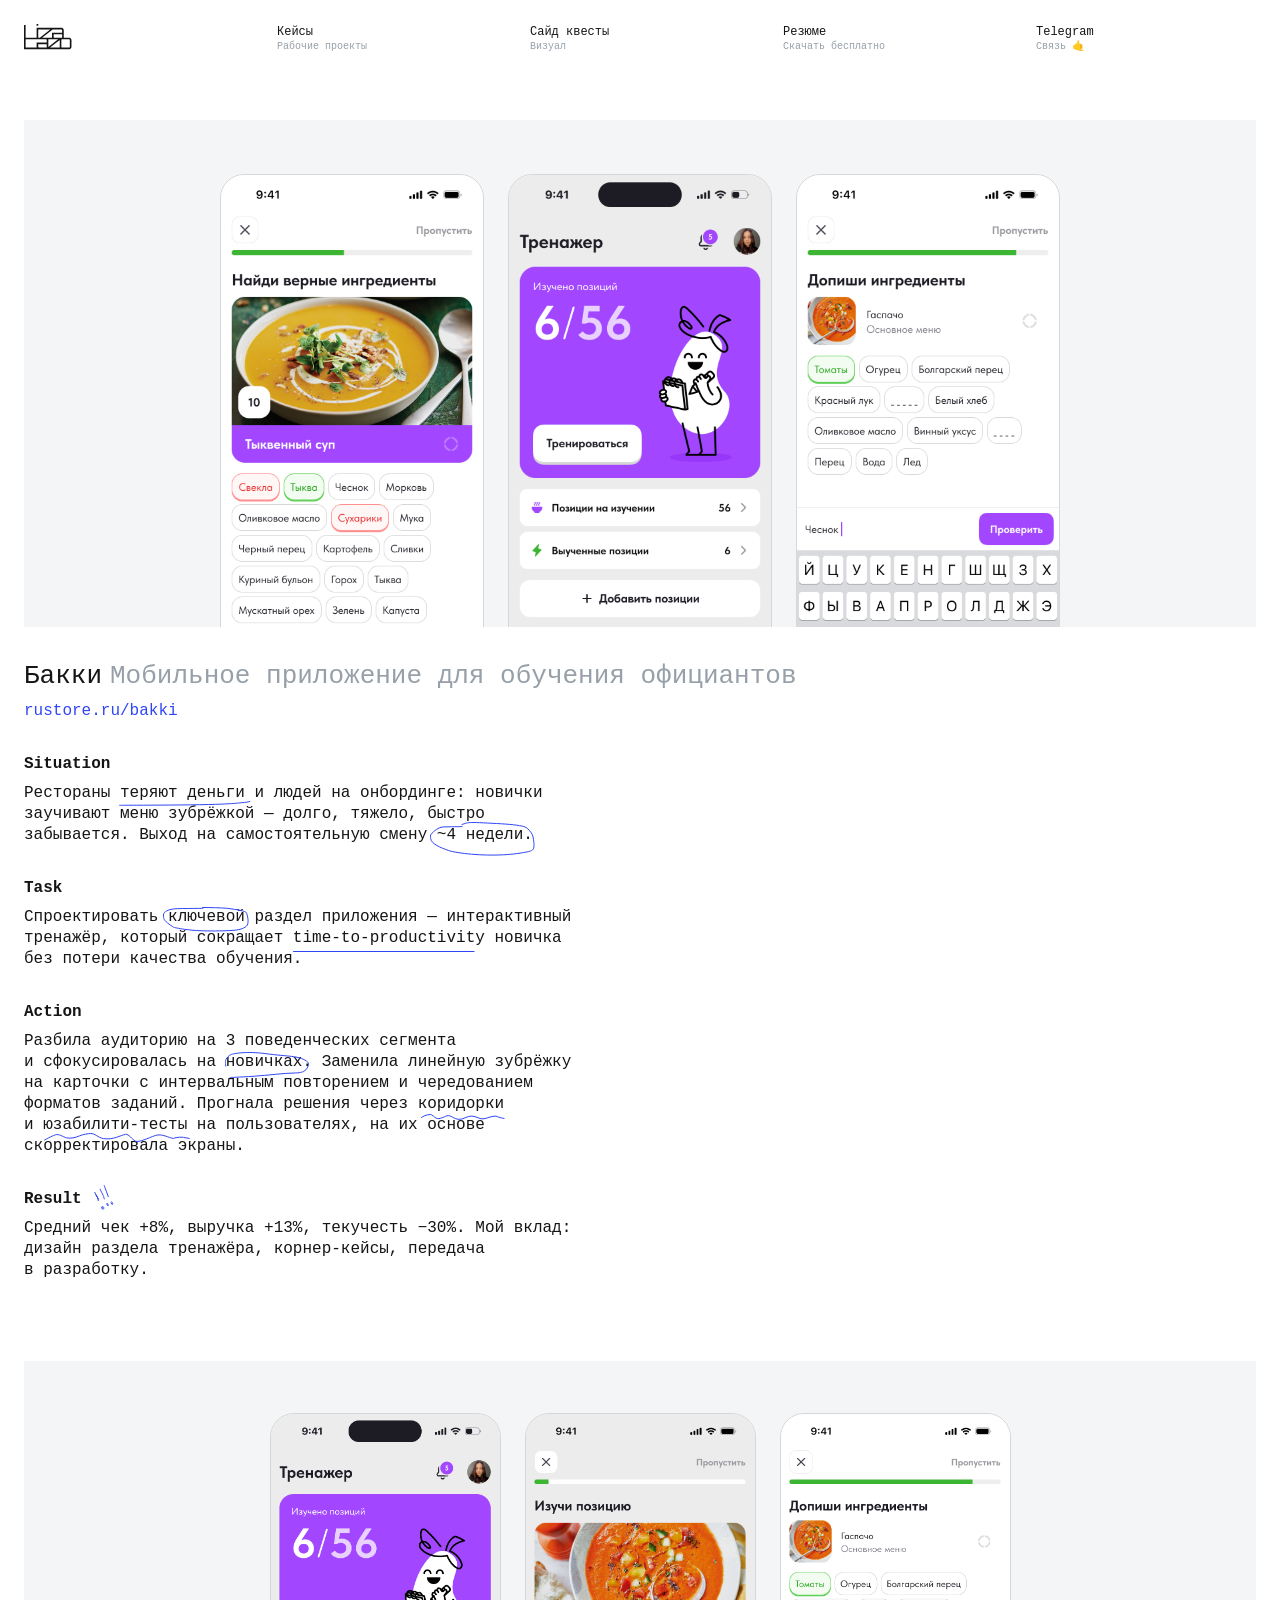
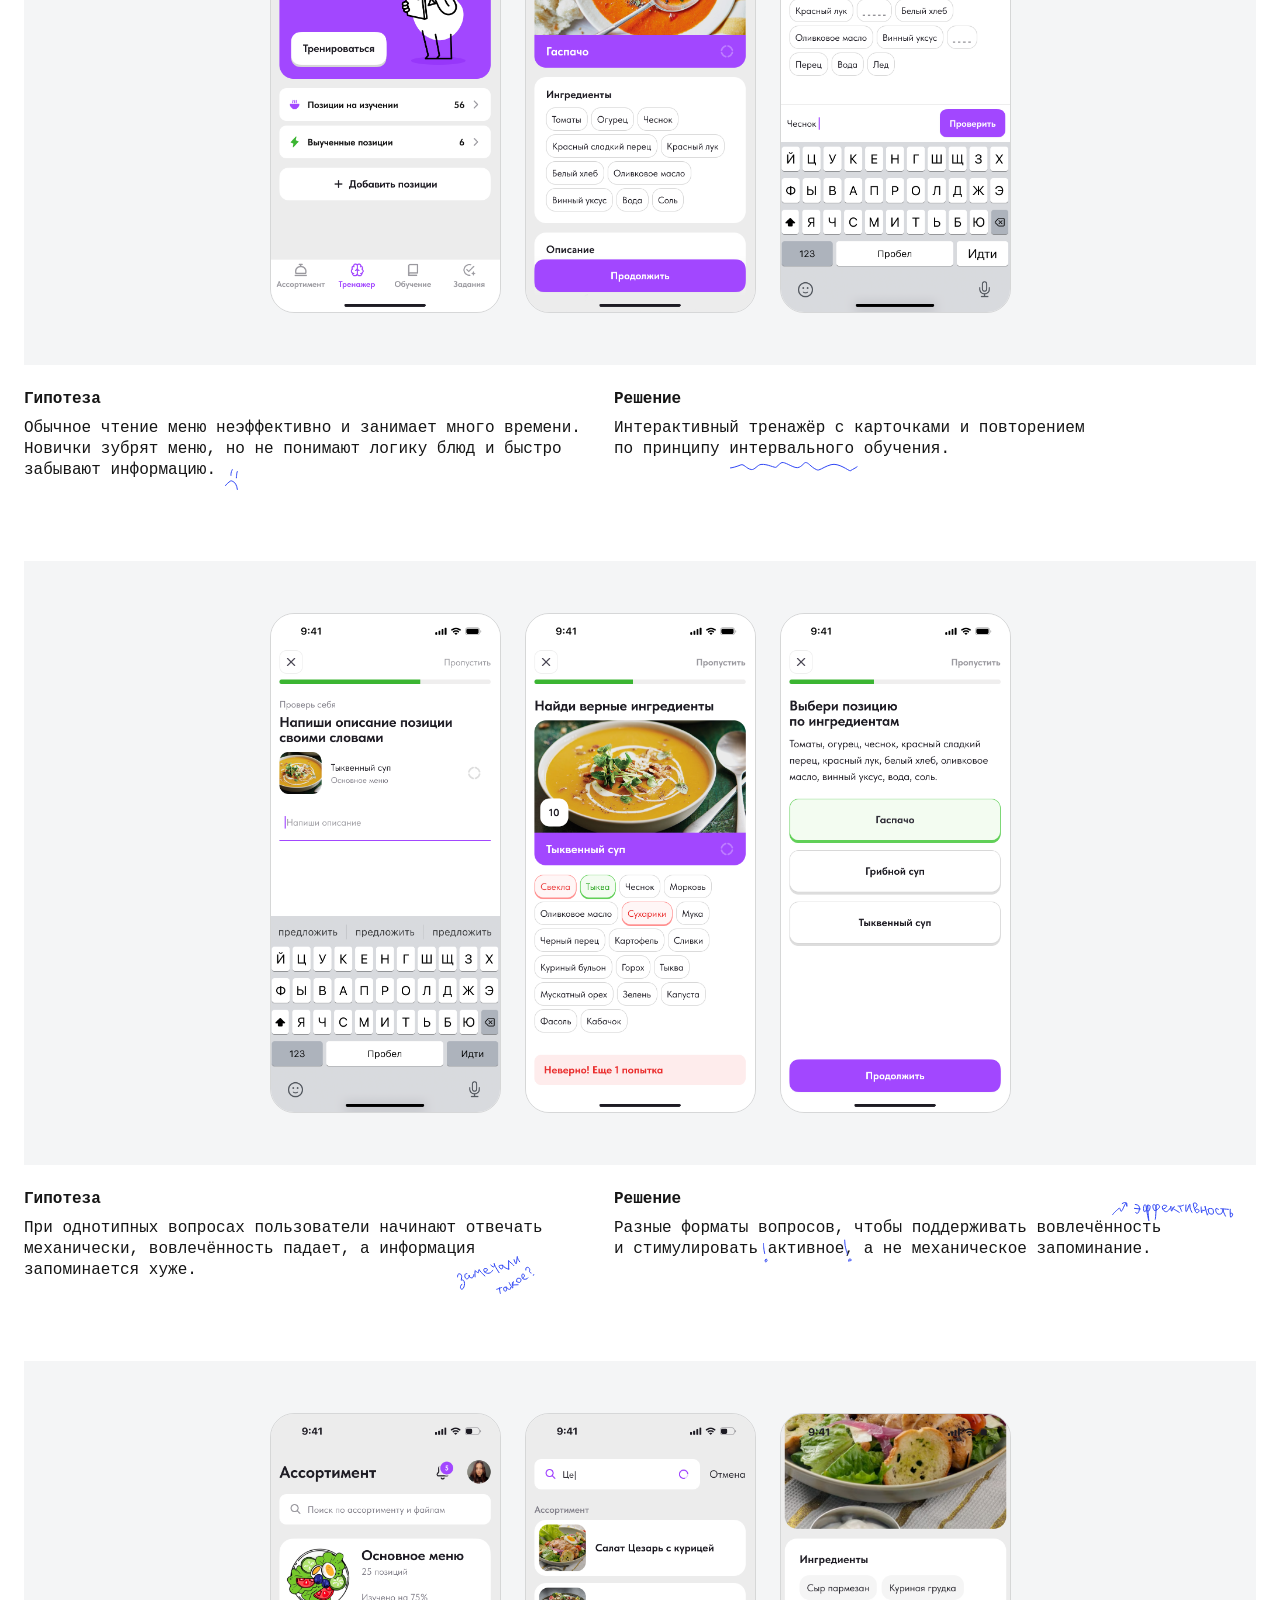
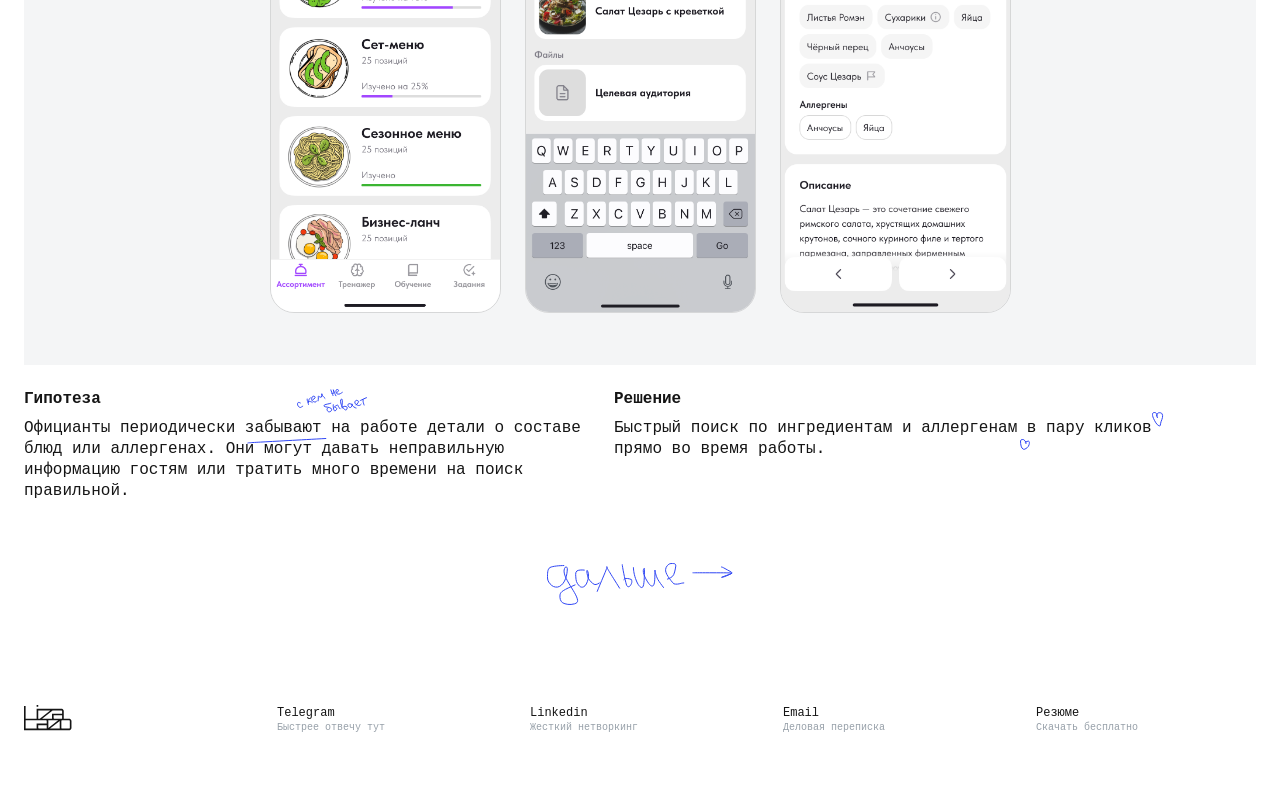
==== case-bakki.html @ 2ce5049a "add actual portfolio" ====
<!DOCTYPE html>
<html lang="ru">
  <head>
    <meta charset="UTF-8" />
    <meta name="viewport" content="width=device-width, initial-scale=1.0" />
    <title>Бакки — кейс · Лиза Лазовик</title>
    <meta
      name="description"
      content="Мобильное приложение для обучения официантов. Интерактивный тренажёр, который сокращает время выхода новичка на смену."
    />

    <link
      rel="preload"
      href="assets/fonts/IBMPlexMono-Regular.woff2"
      as="font"
      type="font/woff2"
      crossorigin
    />
    <link
      rel="preload"
      href="assets/fonts/IBMPlexMono-SemiBold.woff2"
      as="font"
      type="font/woff2"
      crossorigin
    />

    <link rel="stylesheet" href="styles/tokens.css" />
    <link rel="stylesheet" href="styles/base.css" />
    <link rel="stylesheet" href="styles/components.css" />
    <link rel="stylesheet" href="styles/sections.css" />
    <link rel="stylesheet" href="styles/case.css" />
    <link rel="stylesheet" href="styles/notes.css" />
    <link rel="stylesheet" href="styles/reveal.css" />
  </head>
  <body>
    <!-- ============================ Header ============================ -->
    <header class="site-header">
      <div class="container">
        <div class="site-header__inner">
          <a class="site-header__logo" href="index.html" aria-label="На главную">
            <span class="site-logo" aria-hidden="true"></span>
          </a>

          <button
            class="burger"
            type="button"
            aria-label="Открыть меню"
            aria-expanded="false"
            aria-controls="site-nav"
          >
            <svg
              width="28"
              height="28"
              viewBox="0 0 28 28"
              fill="none"
              aria-hidden="true"
            >
              <path
                d="M4 9h20M4 14h20M4 19h20"
                stroke="currentColor"
                stroke-width="1.5"
                stroke-linecap="round"
              />
            </svg>
          </button>

          <nav class="site-nav" id="site-nav" aria-label="Основная навигация">
            <div class="site-nav__panel-head">
              <button
                class="site-nav__close"
                type="button"
                aria-label="Закрыть меню"
              >
                <svg
                  width="28"
                  height="28"
                  viewBox="0 0 28 28"
                  fill="none"
                  aria-hidden="true"
                >
                  <path
                    d="M7 7l14 14M21 7L7 21"
                    stroke="currentColor"
                    stroke-width="1.5"
                    stroke-linecap="round"
                  />
                </svg>
              </button>
            </div>

            <ul class="site-nav__list">
              <li>
                <a class="nav-item" href="index.html#cases">
                  <svg
                    class="nav-item__mark note-draw"
                    data-draw="hover"
                    aria-hidden="true"
                    width="112"
                    height="40"
                    viewBox="0 0 112 40"
                    fill="none"
                    xmlns="http://www.w3.org/2000/svg"
                  >
                    <path d="M3.35359 10.538C3.8814 10.4017 7.78142 7.90398 17.6895 3.44745C21.0004 1.95826 25.5723 1.40253 30.8775 0.875879C36.1826 0.34923 42.2506 0.303296 51.6972 1.21068C61.1438 2.11806 73.7851 3.98015 81.7953 5.37225C89.8054 6.76435 92.8013 7.63003 95.1922 8.50478C103.3 11.4713 107.922 16.5358 109.686 18.8678C111.244 20.9267 111.317 24.1406 111.498 29.4133C111.554 31.0358 110.476 32.0411 109.558 33.0255C108.836 33.8002 106.869 34.7686 103.229 36.241C98.6641 38.0878 95.2077 38.5374 84.4261 38.8881C74.2757 39.2182 54.617 39.588 41.9589 39.4813C29.3009 39.3746 24.2369 38.7113 20.8342 38.1203C15.7998 37.2459 13.2631 36.071 10.6363 34.5613C3.09324 30.2261 1.97463 27.3194 0.98679 24.1674C-0.116751 20.6462 0.91724 15.829 1.52411 14.0404C1.92419 13.2639 2.70421 12.1805 3.74125 11.0127C4.22332 10.5304 4.61564 10.2719 5.26631 9.99953" stroke="#2F46F5" stroke-linecap="round" stroke-linejoin="round"/>
                  </svg>
                  <span class="nav-item__title">Кейсы</span>
                  <span class="nav-item__sub">Рабочие проекты</span>
                </a>
              </li>
              <li>
                <a class="nav-item" href="index.html#side-quests">
                  <svg
                    class="nav-item__mark note-draw"
                    data-draw="hover"
                    aria-hidden="true"
                    width="100"
                    height="39"
                    viewBox="0 0 100 39"
                    fill="none"
                    xmlns="http://www.w3.org/2000/svg"
                  >
                    <path d="M33.0887 3.47334C33.0125 3.47334 32.9363 3.47334 28.9121 3.47644C24.8878 3.47955 16.9179 3.48575 12.475 3.56957C6.07127 3.69039 3.48779 5.68892 1.98181 6.84437C0.891775 7.68069 0.504447 9.57423 0.500002 18.3569C0.49749 23.3202 2.90033 28.088 4.87664 31.3231C6.35766 33.7475 9.27942 34.894 12.7031 36.2058C14.8296 37.0207 17.9541 37.5592 24.2357 38.0251C30.5174 38.4909 39.9146 38.7197 50.0705 38.2135C60.2264 37.7072 70.8562 36.4591 77.28 35.5462C85.6431 34.3577 88.321 33.1521 89.831 32.3299C92.8147 30.7054 95.1215 27.8604 97.5228 24.5595C99.9463 21.2282 99.6311 17.0337 99.207 13.9038C98.8152 11.0116 95.7758 9.33888 90.0959 6.9062C86.2809 5.27223 78.8607 3.37077 71.7837 2.02564C64.7066 0.680519 58.0618 0.295617 51.1856 0.596065C44.3095 0.896514 37.4033 1.89398 33.5507 2.40782C29.6981 2.92167 29.1085 2.92167 28.3173 2.95815" stroke="#2F46F5" stroke-linecap="round" stroke-linejoin="round"/>
                  </svg>
                  <span class="nav-item__title">Сайд квесты</span>
                  <span class="nav-item__sub">Визуал</span>
                </a>
              </li>
              <li>
                <a class="nav-item" href="https://disk.yandex.ru/i/ktdbIUtRWzCJng" target="_blank" rel="noopener">
                  <svg
                    class="nav-item__mark note-draw"
                    data-draw="hover"
                    aria-hidden="true"
                    width="134"
                    height="39"
                    viewBox="0 0 134 39"
                    fill="none"
                    xmlns="http://www.w3.org/2000/svg"
                  >
                    <path d="M58.3406 1.3491C52.6912 1.2841 38.6303 0.782779 29.76 0.548437C16.9928 0.211144 12.7504 1.66114 7.66135 4.09556C4.30801 5.69968 2.10566 9.30093 0.866415 12.8733C-1.21736 18.8802 6.04768 26.3136 11.3692 30.2112C13.3766 31.6816 15.3969 32.1382 17.6954 32.9055C20.7845 33.9368 27.6804 35.7515 42.0593 37.2525C51.2084 38.2076 64.258 37.8228 76.8798 37.2192C89.5017 36.6157 101.336 35.3621 107.98 34.5911C118.604 33.3584 128.226 26.5477 132.643 22.1371C133.719 21.0635 133.388 18.7634 133.309 16.7045C133.253 15.268 132.347 14.2336 131.462 13.279C128.993 10.6169 119.718 8.8653 110.487 5.39019C106.134 3.75103 102.186 3.11322 95.1012 2.67378C88.016 2.23434 77.8451 2.20405 72.0615 2.10867C65.1898 1.85374 63.2687 1.67605 60.9109 1.63744C59.3531 1.61212 57.0617 1.57519 54.7009 1.53713" stroke="#2F46F5" stroke-linecap="round" stroke-linejoin="round"/>
                  </svg>
                  <span class="nav-item__title">Резюме</span>
                  <span class="nav-item__sub">Скачать бесплатно</span>
                </a>
              </li>
              <li>
                <a class="nav-item" href="https://t.me/elizlazovik" target="_blank" rel="noopener">
                  <svg
                    class="nav-item__mark note-draw"
                    data-draw="hover"
                    aria-hidden="true"
                    width="93"
                    height="40"
                    viewBox="0 0 93 40"
                    fill="none"
                    xmlns="http://www.w3.org/2000/svg"
                  >
                    <path d="M2.86513 10.538C3.3026 10.4017 6.53505 7.90398 14.7472 3.44745C17.4913 1.95826 21.2807 1.40253 25.6777 0.875879C30.0748 0.34923 35.1041 0.303296 42.9337 1.21068C50.7633 2.11806 61.2408 3.98015 67.8799 5.37225C74.5189 6.76435 77.002 7.63003 78.9836 8.50478C85.704 11.4713 89.5342 16.5358 90.9966 18.8678C92.2877 20.9267 92.3483 24.1406 92.4983 29.4133C92.5444 31.0358 91.6513 32.0411 90.8905 33.0255C90.2917 33.8002 88.6616 34.7686 85.6449 36.241C81.8612 38.0878 78.9964 38.5374 70.0604 38.8881C61.6474 39.2182 45.3538 39.588 34.8624 39.4813C24.371 39.3746 20.1739 38.7113 17.3535 38.1203C13.1809 37.2459 11.0784 36.071 8.90122 34.5613C2.64935 30.2261 1.72222 27.3194 0.903465 24.1674C-0.0111808 20.6462 0.845821 15.829 1.34881 14.0404C1.68041 13.2639 2.32691 12.1805 3.18644 11.0127C3.58599 10.5304 3.91116 10.2719 4.45045 9.99953" stroke="#2F46F5" stroke-linecap="round" stroke-linejoin="round"/>
                  </svg>
                  <span class="nav-item__title">Telegram</span>
                  <span class="nav-item__sub">Связь 🤙</span>
                </a>
              </li>
            </ul>
          </nav>
        </div>
      </div>

      <div class="site-nav__scrim"></div>
    </header>

    <main>
      <!-- ============================ Шапка кейса ============================ -->
      <section class="container case-hero" data-reveal-group>
        <article class="case-card case-card--hero" data-reveal>
          <div class="case-card__pic">
            <div class="case-card__screens">
              <div class="case-card__screen">
                <img
                  src="assets/images/task2.png"
                  alt="Бакки: подбор ингредиентов"
                  width="264"
                  height="572"
                />
              </div>
              <div class="case-card__screen case-card__screen--secondary">
                <img
                  src="assets/images/training.png"
                  alt="Бакки: тренажёр позиций"
                  width="264"
                  height="572"
                />
              </div>
              <div class="case-card__screen case-card__screen--tertiary">
                <img
                  src="assets/images/training3.png"
                  alt="Бакки: результат тренировки"
                  width="264"
                  height="572"
                />
              </div>
            </div>
          </div>

          <div class="case-card__text">
            <span class="case-card__title">Бакки</span>
            <span class="case-card__description">Мобильное приложение для&nbsp;обучения официантов</span>
          </div>
        </article>

        <a
          class="case-link"
          data-reveal
          href="https://www.rustore.ru/catalog/app/com.bakki.app"
          target="_blank"
          rel="noopener"
          >rustore.ru/bakki</a
        >
      </section>

      <div class="container case-content">
        <!-- ============================ STAR ============================ -->
        <section class="case-star" data-reveal-group>
          <div class="case-text" data-reveal>
            <h2 class="case-text__title">Situation</h2>
            <p class="case-text__body">Рестораны теряют деньги и&nbsp;людей на&nbsp;онбординге: новички заучивают меню зубрёжкой — долго, тяжело, быстро забывается. Выход на&nbsp;самостоятельную смену ~4 недели.</p>
          </div>
          <div class="case-text" data-reveal>
            <h2 class="case-text__title">Task</h2>
            <p class="case-text__body">Спроектировать ключевой раздел приложения — интерактивный тренажёр, который сокращает time-to-productivity новичка без&nbsp;потери качества обучения.</p>
          </div>
          <div class="case-text" data-reveal>
            <h2 class="case-text__title">Action</h2>
            <p class="case-text__body">Разбила аудиторию на&nbsp;3 поведенческих сегмента и&nbsp;сфокусировалась на&nbsp;новичках. Заменила линейную зубрёжку на&nbsp;карточки с&nbsp;интервальным повторением и&nbsp;чередованием форматов заданий. Прогнала решения через коридорки и&nbsp;юзабилити-тесты на&nbsp;пользователях, на&nbsp;их основе скорректировала экраны.</p>
          </div>
          <div class="case-text" data-reveal>
            <h2 class="case-text__title">Result</h2>
            <p class="case-text__body">Средний чек +8%, выручка +13%, текучесть −30%. Мой вклад: дизайн раздела тренажёра, корнер-кейсы, передача в&nbsp;разработку.</p>
          </div>

          <svg
            class="case-note case-note--money note-draw"
            data-draw="view"
            aria-hidden="true"
            width="132"
            height="5"
            viewBox="0 0 132 5"
            fill="none"
            xmlns="http://www.w3.org/2000/svg"
          >
            <path d="M0.5 4.2662C0.603868 4.2662 0.707735 4.2662 17.5591 4.20835C34.4104 4.15049 68.0061 4.03478 89.2308 3.53783C110.456 3.04089 118.291 2.16621 122.776 1.69877C127.261 1.23132 128.157 1.19761 130.826 0.500244" stroke="#2F46F5" stroke-linecap="round" stroke-linejoin="round"/>
          </svg>
          <svg
            class="case-note case-note--4weeks note-draw"
            data-draw="view"
            aria-hidden="true"
            width="105"
            height="34"
            viewBox="0 0 105 34"
            fill="none"
            xmlns="http://www.w3.org/2000/svg"
          >
            <path d="M32.0685 4.62581C32.0276 4.62581 24.9865 4.69032 14.0449 4.88383C8.26197 4.98611 3.69049 9.32853 1.01523 12.2361C0.225498 13.0944 0.534942 14.9448 0.70345 16.6982C1.19799 21.8439 10.9964 25.9449 18.6316 28.5096C23.1216 30.0179 31.3795 31.2736 41.5804 32.2187C51.7812 33.1638 63.8006 33.3178 73.6657 32.7972C83.5308 32.2765 90.8774 31.0766 95.0859 30.3146C100.167 29.3945 101.554 28.6447 102.54 27.9546C104.495 26.5863 104.371 21.5317 103.018 14.8654C102.318 11.4177 99.8192 8.95934 97.8298 6.8972C95.9074 4.90458 93.3768 3.89944 83.4584 2.77196C74.7427 1.78118 58.4362 1.11921 49.6957 0.662738C40.2456 0.276702 38.3106 0.621778 35.9181 1.2328C34.7295 1.57131 33.5927 1.96757 31.9408 2.46959" stroke="#2F46F5" stroke-linecap="round" stroke-linejoin="round"/>
          </svg>
            <svg
              class="case-note case-note--key note-draw"
              data-draw="view"
              aria-hidden="true"
              width="86"
              height="25"
              viewBox="0 0 86 25"
              fill="none"
              xmlns="http://www.w3.org/2000/svg"
            >
              <path d="M40.3341 1.31206C40.3341 1.32764 40.3341 1.34322 35.3207 1.38604C30.3073 1.42886 20.2804 1.49845 14.6798 1.63376C5.93823 1.84494 2.51582 4.38144 1.06114 5.98621C0.259856 6.87016 0.529921 8.70012 0.602046 10.4307C0.721607 13.2995 4.37632 16.0813 9.62005 19.6434C10.7507 20.4115 11.5154 20.6022 15.5907 21.3333C19.6661 22.0643 27.0849 23.2406 36.9525 23.7126C46.8202 24.1846 58.9119 23.9166 66.0418 23.6284C77.536 23.1639 80.7197 21.2744 83.1517 19.4144C86.8768 16.5655 84.2612 7.91896 83.3541 5.4787C81.694 4.09651 75.6731 2.74576 63.8491 1.27016C56.9916 0.730917 48.3934 0.617182 39.5347 0.5" stroke="#2F46F5" stroke-linecap="round" stroke-linejoin="round"/>
            </svg>
          <svg
            class="case-note case-note--timeto note-draw"
            data-draw="view"
            aria-hidden="true"
            width="182"
            height="1"
            viewBox="0 0 182 1"
            fill="none"
            xmlns="http://www.w3.org/2000/svg"
          >
            <path d="M0.5 0.5H181.078" stroke="#2F46F5" stroke-linecap="round" stroke-linejoin="round"/>
          </svg>
          <svg
            class="case-note case-note--newb note-draw"
            data-draw="view"
            aria-hidden="true"
            width="84"
            height="26"
            viewBox="0 0 84 26"
            fill="none"
            xmlns="http://www.w3.org/2000/svg"
          >
            <path d="M5.18302 25.5C5.25751 25.5 13.3952 25.2241 29.0357 24.2276C43.3859 23.3134 58.0593 21.1289 70.4151 20.9544C76.0462 20.8748 78.0677 19.8011 79.93 18.5913C81.9735 17.2637 83.0757 14.7598 83.465 12.4303C83.6587 11.2714 83.0593 10.0742 81.3835 8.98592C72.9557 3.51285 64.53 4.78253 40.165 1.5849C21.0314 -0.926165 8.63795 1.5777 5.95133 2.5454C3.62176 3.74181 1.9622 5.44069 0.974979 7.5463C0.550318 8.62496 0.2806 9.72421 0.738304 14.1208" stroke="#2F46F5" stroke-linecap="round" stroke-linejoin="round"/>
          </svg>
          <svg
            class="case-note case-note--corrid note-draw"
            data-draw="view"
            aria-hidden="true"
            width="84"
            height="6"
            viewBox="0 0 84 6"
            fill="none"
            xmlns="http://www.w3.org/2000/svg"
          >
            <path d="M0.5 3.41159C1.5941 2.60239 5.51676 0.48909 9.3401 0.500042C11.4135 0.505982 13.0032 3.23357 15.3563 4.21124C18.9227 5.693 22.468 2.78162 26.0866 1.77708C29.7343 0.764514 32.8431 5.14347 37.9012 5.34804C42.529 5.53521 45.8629 2.01774 50.6037 2.07159C55.4431 2.12656 59.0704 5.69725 62.9841 4.81102C67.2443 3.84631 71.0564 1.95901 74.8553 2.11991C75.8514 2.37516 76.8954 2.85177 78.0874 3.27205C79.2794 3.69233 80.5878 4.04184 83.0672 4.40195" stroke="#2F46F5" stroke-linecap="round" stroke-linejoin="round"/>
          </svg>
          <svg
            class="case-note case-note--ustest note-draw"
            data-draw="view"
            aria-hidden="true"
            width="146"
            height="9"
            viewBox="0 0 146 9"
            fill="none"
            xmlns="http://www.w3.org/2000/svg"
          >
            <path d="M0.5 7.06028C1.61645 6.55303 6.86962 3.4261 11.4265 1.81366C14.933 0.572892 18.8665 3.95133 22.6001 4.82399C26.6821 5.7781 31.1521 4.689 35.4984 2.87925C39.697 1.13102 43.9471 0.7301 46.4853 0.519375C50.6814 0.171019 54.1827 4.62394 59.2251 5.52827C69.0549 7.29118 76.9631 2.03719 81.4361 1.38301C85.1522 0.839527 87.8253 6.45286 91.309 8.07214C95.0137 9.79415 103.905 5.07366 111.366 2.50335C117.786 0.291507 124.757 4.82971 129.299 5.46987C131.23 4.68288 134.24 4.06439 138.092 4.20395C139.927 4.38209 141.519 4.77813 145.25 5.40969" stroke="#2F46F5" stroke-linecap="round" stroke-linejoin="round"/>
          </svg>
          <svg
            class="case-note case-note--attn note-draw"
            data-draw="view"
            aria-hidden="true"
            width="21"
            height="25"
            viewBox="0 0 21 25"
            fill="none"
            xmlns="http://www.w3.org/2000/svg"
          >
            <path d="M1.68018 7.36865C1.64232 7.52633 3.60277 10.9595 5.60562 14.3649C5.63508 14.4149 3.63439 11.0715 3.06514 10.0145C2.4959 8.95742 3.41197 10.2915 4.01609 11.5359C4.6202 12.7803 4.8846 13.8947 5.2354 15.6236" stroke="#2F46F5" stroke-linecap="round" stroke-linejoin="round"/>
              <path d="M8.97372 21.5009C8.94364 21.4937 8.73286 22.043 8.60034 23.0069C8.54374 23.4186 8.98984 23.6694 9.37834 23.8322C9.76685 23.995 10.2072 24.0612 10.5546 23.8926C10.902 23.7239 11.143 23.3184 11.0889 22.9496C11.0349 22.5808 10.6784 22.2611 10.2697 22.0437C9.86093 21.8263 9.41075 21.721 9.17729 21.8731C8.94382 22.0252 8.94071 22.438 9.14704 22.9318" stroke="#2F46F5" stroke-linecap="round" stroke-linejoin="round"/>
              <path d="M6.93552 3.85005C6.92049 3.84644 6.90545 3.84283 7.53947 5.11048C8.1735 6.37813 9.45704 8.91714 10.1535 10.4505C10.8501 11.9838 10.9206 12.4345 11.2705 13.9526" stroke="#2F46F5" stroke-linecap="round" stroke-linejoin="round"/>
              <path d="M13.9072 18.4141C13.855 18.6316 13.8576 19.4286 14.2784 20.1887C14.4779 20.549 14.9544 20.6442 15.2663 20.6114C15.3794 20.5165 15.4007 20.2629 15.302 19.997C15.2032 19.7312 14.9836 19.4607 14.7045 18.726" stroke="#2F46F5" stroke-linecap="round" stroke-linejoin="round"/>
              <path d="M11.1958 0.5C11.1942 0.506533 11.1927 0.513065 11.8591 2.31421C12.5255 4.11536 13.8599 7.71093 15.2632 11.5948" stroke="#2F46F5" stroke-linecap="round" stroke-linejoin="round"/>
              <path d="M18.3061 18.2326C18.4519 18.5673 18.8758 19.3805 19.132 19.5466C19.4303 19.7399 19.6563 18.8336 19.7284 18.2657C19.7872 17.8032 19.3948 17.4377 19.0399 17.1622C18.8533 17.0498 18.6537 16.9931 18.472 17.0108C18.2902 17.0285 18.1324 17.1223 17.9697 17.219" stroke="#2F46F5" stroke-linecap="round" stroke-linejoin="round"/>
          </svg>
        </section>

        <!-- ==================== Секция разбора (паттерн) ==================== -->
        <section class="case-section" data-reveal-group>
          <div class="case-section__scroll" data-reveal>
            <div class="case-section__pic">
              <div class="case-section__screens">
              <div class="case-section__screen">
                <img src="assets/images/training.png" alt="Экран тренажёра: старт" loading="lazy" />
              </div>
              <div class="case-section__screen">
                <img src="assets/images/training2.png" alt="Экран тренажёра: карточка позиции" loading="lazy" />
              </div>
              <div class="case-section__screen">
                <img src="assets/images/training3.png" alt="Экран тренажёра: результат" loading="lazy" />
              </div>
              </div>
            </div>
          </div>

          <div class="case-section__block" data-reveal>
            <div class="case-text">
              <h2 class="case-text__title">Гипотеза</h2>
              <p class="case-text__body">
                Обычное чтение меню неэффективно и&nbsp;занимает много времени.
                Новички зубрят меню, но&nbsp;не&nbsp;понимают логику блюд и&nbsp;быстро
                забывают информацию.
              </p>
            </div>

            <div class="case-text">
              <h2 class="case-text__title">Решение</h2>
              <p class="case-text__body">
                Интерактивный тренажёр с&nbsp;карточками и&nbsp;повторением по&nbsp;принципу
                интервального обучения.
              </p>
            </div>

            <svg
              class="case-note case-note--sad note-draw"
              data-draw="view"
              aria-hidden="true"
              width="15"
              height="23"
              viewBox="0 0 15 23"
              fill="none"
              xmlns="http://www.w3.org/2000/svg"
            >
              <path d="M7.37646 0.5C7.33806 0.570695 7.03912 1.12091 6.52462 2.3568C6.28927 3.07888 6.10618 3.99368 6.00863 4.67302C5.91108 5.35236 5.90462 5.76851 5.94156 6.3663" stroke="#2F46F5" stroke-linecap="round" stroke-linejoin="round"/>
              <path d="M12.5104 2.23075C12.517 2.21854 12.5236 2.20634 12.3891 2.47094C12.2547 2.73554 11.9788 3.27731 11.796 4.32155C11.6132 5.36579 11.5317 6.89607 11.3945 8.81703" stroke="#2F46F5" stroke-linecap="round" stroke-linejoin="round"/>
              <path d="M0.500111 16.5096C0.789579 15.9768 3.42676 13.2375 5.66299 11.9337C6.38286 11.514 7.78402 12.3593 9.30554 13.322C10.4164 14.4806 11.1427 15.7757 11.6573 17.3168C11.9053 18.2067 12.1268 19.3157 12.3551 20.4583" stroke="#2F46F5" stroke-linecap="round" stroke-linejoin="round"/>
            </svg>
            <svg
              class="case-note case-note--interval note-draw"
              data-draw="view"
              aria-hidden="true"
              width="128"
              height="10"
              viewBox="0 0 128 10"
              fill="none"
              xmlns="http://www.w3.org/2000/svg"
            >
              <path d="M0.5 5.94789C1.85414 5.94783 7.32256 4.45309 10.8917 2.84394C13.6253 1.61151 16.3723 6.67251 21.245 7.53729C24.6605 8.14346 27.4638 2.85228 30.9989 2.44069C37.3637 1.69965 44.932 6.28218 46.1632 5.19838C49.0445 2.66215 50.6068 0.850389 51.9869 0.557365C54.9205 -0.0654983 61.1323 4.56819 65.9448 5.536C70.7841 6.50922 73.7244 0.794127 75.3758 0.591415C78.4293 0.216576 80.3021 4.65113 86.2667 7.53201C87.5681 8.16059 88.3259 8.09913 88.997 7.87267C92.2119 6.78781 95.4728 4.21438 101.059 2.67807C108.726 0.569257 118.798 8.94601 120.246 8.80703C121.634 8.04106 123.331 6.99081 125.136 6.03967C125.936 5.58202 126.503 5.17515 127.087 4.75594" stroke="#2F46F5" stroke-linecap="round" stroke-linejoin="round"/>
            </svg>
          </div>
        </section>

        <!-- ==================== Секция разбора ==================== -->
        <section class="case-section" data-reveal-group>
          <div class="case-section__scroll" data-reveal>
            <div class="case-section__pic">
              <div class="case-section__screens">
                <div class="case-section__screen">
                  <img src="assets/images/task1.png" alt="Экран задания: выбор ответа" loading="lazy" />
                </div>
                <div class="case-section__screen">
                  <img src="assets/images/task2.png" alt="Экран задания: подбор ингредиентов" loading="lazy" />
                </div>
                <div class="case-section__screen">
                  <img src="assets/images/task3.png" alt="Экран задания: результат" loading="lazy" />
                </div>
              </div>
            </div>
          </div>

          <div class="case-section__block" data-reveal>
            <div class="case-text">
              <h2 class="case-text__title">Гипотеза</h2>
              <p class="case-text__body">При&nbsp;однотипных вопросах пользователи начинают отвечать механически, вовлечённость падает, а&nbsp;информация запоминается хуже.</p>
            </div>

            <div class="case-text">
              <h2 class="case-text__title">Решение</h2>
              <p class="case-text__body">Разные форматы вопросов, чтобы поддерживать вовлечённость и&nbsp;стимулировать активное, а&nbsp;не&nbsp;механическое запоминание.</p>
            </div>

            <svg
              class="case-note case-note--notice note-draw"
              data-draw="view"
              aria-hidden="true"
              width="78"
              height="38"
              viewBox="0 0 78 38"
              fill="none"
              xmlns="http://www.w3.org/2000/svg"
            >
              <path d="M0.5 20.9057C0.5 20.7898 0.525984 19.9256 0.946121 18.5662C1.14709 17.916 2.10181 17.7305 2.78993 17.8357C3.47806 17.9409 4.06969 18.4406 4.37448 19.2147C5.04599 20.9202 4.37245 22.9813 4.23288 24.1281C4.1963 24.4287 5.05073 23.9638 5.6927 24.0229C6.33467 24.0821 6.94829 24.6298 7.25441 25.7019C7.98678 28.267 7.19414 30.7065 6.34622 32.0972C5.90563 32.8198 5.11554 33.3489 4.52666 33.2019C3.93777 33.0548 3.49005 32.1574 3.4313 31.2938C3.37254 30.4302 3.71633 29.6277 4.91851 28.2376" stroke="#2F46F5" stroke-linecap="round" stroke-linejoin="round"/>
              <path d="M10.3774 17.6893C10.4046 17.6893 9.94924 17.6336 9.07424 17.6803C8.65649 17.7026 8.34106 18.0451 8.14263 18.4108C7.72955 19.1723 7.82369 20.0882 7.90343 20.8302C7.98389 21.5787 8.58019 22.2011 9.19124 22.6689C9.49094 22.8984 9.92326 22.8653 10.2944 22.8053C11.0226 22.6874 11.5996 22.0538 12.0196 21.2163C12.4577 20.3426 12.3101 19.3787 12.1897 19.0105C12.1633 18.9298 11.9746 19.4361 12.0109 19.8345C12.0841 20.6375 12.8418 21.2255 13.613 21.6421C13.9956 21.8488 14.4217 21.9206 14.8154 21.8968C15.209 21.873 15.5728 21.7194 15.8705 21.3466C16.1683 20.9739 16.389 20.3867 16.516 19.9095C16.643 19.4324 16.6698 19.0831 16.6973 18.7231" stroke="#2F46F5" stroke-linecap="round" stroke-linejoin="round"/>
              <path d="M17.9787 14.7087C17.9719 14.7019 17.9651 14.6951 17.9624 15.5438C17.9597 16.3926 17.9614 18.0971 17.9812 19.0793C18.001 20.0616 18.0388 20.2698 18.136 20.8572" stroke="#2F46F5" stroke-linecap="round" stroke-linejoin="round"/>
              <path d="M18.1362 14.7228C18.8507 15.2184 20.6062 16.5235 21.1733 16.9034C21.4478 17.0872 21.5985 15.1949 21.7814 13.8922C21.8074 13.7069 21.932 13.5571 22.0442 13.5263C22.1564 13.4956 22.2973 13.6005 22.3993 13.7647C22.6825 14.5333 22.9339 15.04 23.9032 16.0834C24.7469 16.9385 26.3049 18.4544 27.9101 20.0163" stroke="#2F46F5" stroke-linecap="round" stroke-linejoin="round"/>
              <path d="M27.6644 16.0388C27.9248 16.0093 29.0138 15.5966 29.779 14.9672C30.1971 14.6234 30.3448 14.0851 30.4325 13.6783C30.4762 13.4757 30.4297 13.2669 30.3264 13.1083C29.8476 12.3725 28.1472 12.5279 27.2384 12.7177C26.8905 12.7904 26.8395 13.306 26.789 13.7077C26.7311 14.1683 26.8227 14.6049 27.0359 15.0581C27.6821 16.4316 29.0598 16.923 30.3502 17.3032C31.4705 17.3805 32.7361 17.203 33.5626 16.581C34.112 16.1062 34.9249 15.3081 35.8176 14.4063" stroke="#2F46F5" stroke-linecap="round" stroke-linejoin="round"/>
              <path d="M33.8564 9.12775C34.2663 9.53247 35.4402 10.5424 36.1185 10.8747C36.2806 10.954 36.48 10.9451 36.6735 10.8863C36.8671 10.8274 37.0609 10.6875 37.1864 10.5022C37.7908 9.61029 37.3383 8.09655 37.2162 7.42236C37.1651 7.51842 37.3188 8.40224 38.2901 10.5132C39.1 11.9924 40.5538 14.2997 42.0516 16.677" stroke="#2F46F5" stroke-linecap="round" stroke-linejoin="round"/>
              <path d="M44.663 9.27879C44.0373 9.27879 42.5392 9.36743 42.2391 9.62371C41.907 9.90733 42.0792 10.4976 42.3032 11.0724C42.686 12.0549 43.4518 12.5831 43.8166 12.7682C44.2272 12.9765 44.6841 12.8848 45.0193 12.7869C45.3844 12.6803 45.6059 12.2272 45.7675 11.7257C46.0931 10.7149 45.4892 9.83782 45.2895 8.92289C45.1549 8.30628 46.3251 10.3807 48.0215 11.682C49.6012 12.5301 50.8689 12.9918 51.2114 13.059C51.3851 13.0851 51.5588 13.0952 51.9099 13.0104" stroke="#2F46F5" stroke-linecap="round" stroke-linejoin="round"/>
              <path d="M51.6479 4.69189V13.223" stroke="#2F46F5" stroke-linecap="round" stroke-linejoin="round"/>
              <path d="M51.9341 5.03809C51.9465 5.05667 51.9589 5.07525 52.6571 5.7063C53.3553 6.33735 54.7391 7.5803 55.5719 8.3555C56.4048 9.13069 56.6449 9.40047 56.8922 9.67843" stroke="#2F46F5" stroke-linecap="round" stroke-linejoin="round"/>
              <path d="M57.0156 3.71237C57.0472 3.9747 57.6798 5.63323 58.6134 7.43292C58.9292 8.04165 59.1222 7.91876 59.223 7.78549C59.4276 7.51498 59.4724 7.09627 59.6081 5.9643C59.9113 3.4335 60.1109 1.2319 60.2814 0.5C60.3886 0.919485 60.4406 2.03562 60.9876 3.24043C61.3425 3.80733 61.967 4.72123 62.678 5.72706" stroke="#2F46F5" stroke-linecap="round" stroke-linejoin="round"/>
              <path d="M42.4751 31.8013C42.4751 31.8064 42.4751 31.8116 42.4862 32.1535C42.4974 32.4953 42.5196 33.1737 42.6414 34.0337C42.7631 34.8936 42.9837 35.9146 43.3442 37.3428" stroke="#2F46F5" stroke-linecap="round" stroke-linejoin="round"/>
              <path d="M39.668 33.3597C39.6728 33.3597 39.6776 33.3597 40.3995 33.0852C41.1214 32.8106 42.5603 32.2616 43.3942 31.9352C44.228 31.6088 44.413 31.5217 44.7495 31.4189" stroke="#2F46F5" stroke-linecap="round" stroke-linejoin="round"/>
              <path d="M48.7168 31.14C48.2851 31.1622 47.2078 31.3026 46.925 31.5788C46.255 32.2331 46.7525 33.6904 47.162 34.5434C47.3214 34.8753 47.6567 34.9919 48.0146 35.0815C48.4917 35.2009 48.9595 35.0509 49.2621 34.8136C49.9039 34.3103 49.6224 33.1935 49.3782 32.2883C49.227 31.7279 48.9195 31.2162 48.9424 31.0229C49.0792 29.8723 50.086 32.4316 50.8529 32.846C52.0002 33.4658 52.7173 33.3793 53.3336 33.1645C53.4579 33.029 53.5272 32.8056 53.568 32.5162C53.6088 32.2268 53.6189 31.8781 53.6294 31.5189" stroke="#2F46F5" stroke-linecap="round" stroke-linejoin="round"/>
              <path d="M52.1279 26.7044C52.2026 27.0022 54.4502 30.8864 55.4836 32.0208C56.1998 32.807 55.2013 29.642 56.1118 26.4035C56.2932 25.7584 56.3986 25.6273 56.3869 25.6346C55.4489 26.2106 55.2344 28.2966 55.2912 28.8878C55.8978 29.0473 56.4903 28.9891 57.509 28.8902C58.3039 28.8366 59.6628 28.7761 61.0629 28.7136" stroke="#2F46F5" stroke-linecap="round" stroke-linejoin="round"/>
              <path d="M59.2505 25.0682C59.4128 25.2506 59.9917 25.8079 60.7199 26.1168C61.4891 26.4431 62.2131 26.4699 62.565 26.4386C63.3452 26.3691 63.7502 25.1473 63.9642 24.2931C64.1082 23.7179 63.8957 23.1972 63.6454 22.8623C63.0867 22.1148 61.4035 22.2152 60.3668 22.4023C59.8886 22.8609 59.6822 23.7052 59.5953 24.5993C59.5658 24.9507 59.5658 25.0944 59.6743 25.323" stroke="#2F46F5" stroke-linecap="round" stroke-linejoin="round"/>
              <path d="M65.8319 22.1455C66.0017 22.0425 66.6573 21.4095 67.2035 20.5966C67.4399 20.2448 67.4333 19.7073 67.4175 19.1895C67.4062 18.8218 67.1508 18.5739 66.8486 18.3695C66.5299 18.154 66.0283 18.1263 65.54 18.1501C65.3264 18.1606 65.1958 18.2826 65.0959 18.4193C64.4989 19.237 64.9933 21.0589 65.3062 21.9386C65.5607 22.6538 66.3406 22.9601 67.0933 23.2341C68.206 23.3411 69.5041 23.1218 70.1422 22.6613C70.311 22.4848 70.533 22.2243 70.8081 21.8702" stroke="#2F46F5" stroke-linecap="round" stroke-linejoin="round"/>
              <path d="M68.7817 14.0194C68.7604 13.5514 68.8204 12.3251 69.1208 11.8037C69.2671 11.5497 69.6639 11.4316 70.1302 11.3355C70.5977 11.2392 71.038 11.3601 71.4077 11.5238C72.2538 11.8987 72.5879 12.8791 72.7205 13.5325C72.8373 14.1086 72.4636 14.7759 72.5043 15.5593C72.6732 15.9614 72.9582 16.3251 73.286 16.607C73.443 16.7324 73.5808 16.8219 74.0274 17.0014" stroke="#2F46F5" stroke-linecap="round" stroke-linejoin="round"/>
              <path d="M76.4453 19.0206C76.4453 19.0313 76.5975 19.053 76.8447 19.0108C76.9398 18.9523 76.9733 18.8187 76.9258 18.7801C76.8783 18.7415 76.7488 18.8019 76.5182 19.1734" stroke="#2F46F5" stroke-linecap="round" stroke-linejoin="round"/>
            </svg>
            <svg
              class="case-note case-note--excl note-draw"
              data-draw="view"
              aria-hidden="true"
              width="89"
              height="24"
              viewBox="0 0 89 24"
              fill="none"
              xmlns="http://www.w3.org/2000/svg"
            >
              <path d="M0.5 4.11206C0.5 4.09367 0.5 4.07528 0.507118 4.84672C0.514236 5.61815 0.528472 7.17997 0.718799 8.85621C0.909126 10.5325 1.27511 12.2758 1.65758 14.4961" stroke="#2F46F5" stroke-linecap="round" stroke-linejoin="round"/>
              <path d="M3.37988 20.3042C3.37988 20.341 2.90772 20.583 2.18342 21.184C1.83377 21.4741 1.91349 22.0881 2.11401 22.4484C2.31453 22.8087 2.7339 22.9872 3.10446 22.8746C3.47502 22.7619 3.78406 22.3526 3.95157 21.8941C4.11908 21.4356 4.13569 20.9403 3.91914 20.6351C3.70258 20.3298 3.25237 20.2295 2.32655 20.9675" stroke="#2F46F5" stroke-linecap="round" stroke-linejoin="round"/>
              <path d="M81.6279 0.405815C81.6279 0.367852 81.692 2.32534 82.1248 6.51579C82.4935 8.72921 83.165 11.1191 83.6117 12.5991C84.0585 14.0791 84.2602 14.5767 84.468 15.0895" stroke="#2F46F5" stroke-linecap="round" stroke-linejoin="round"/>
              <path d="M85.7424 21.7728C85.7056 21.8084 86.5462 21.8445 87.8802 21.6283C88.4025 21.5436 88.4182 20.9078 88.2293 20.6036C88.0405 20.2993 87.5974 20.192 87.1309 20.1586C86.6645 20.1252 86.1882 20.1691 85.9064 20.4352C85.6245 20.7013 85.5515 21.1883 85.6435 22.1844" stroke="#2F46F5" stroke-linecap="round" stroke-linejoin="round"/>
            </svg>
            <svg
              class="case-note case-note--effici note-draw"
              data-draw="view"
              aria-hidden="true"
              width="122"
              height="20"
              viewBox="0 0 122 20"
              fill="none"
              xmlns="http://www.w3.org/2000/svg"
            >
              <path d="M23.2686 2.4585C24.1141 2.5508 26.2338 3.06805 26.7783 3.79975C28.5447 6.17362 26.6485 10.162 26.3063 10.6822C26.1253 10.9573 25.7551 11.1186 25.3915 11.2065C25.0279 11.2944 24.6375 11.2692 24.3366 11.1165C24.0357 10.9637 23.8362 10.6842 23.6306 10.3962" stroke="#2F46F5" stroke-linecap="round" stroke-linejoin="round"/>
              <path d="M22.4102 6.35742L28.2737 6.99751" stroke="#2F46F5" stroke-linecap="round" stroke-linejoin="round"/>
              <path d="M35.7929 2.5115C35.7948 2.49374 35.7288 3.29882 35.8842 7.34563C36.0085 10.5835 36.6202 16.2045 36.8109 18.5353C36.9084 19.7275 36.0456 15.5015 34.9769 10.0127C34.1793 5.9162 34.173 3.83827 33.9627 3.33598C33.8648 3.10198 33.6765 2.96327 33.4882 2.8608C33.2999 2.75833 33.0895 2.70982 32.8694 2.76879C32.6493 2.82776 32.4257 2.99568 32.2598 3.20875C31.0807 4.72288 31.6018 8.1431 31.8774 9.19646C31.9362 9.42093 32.2102 9.53644 32.4494 9.57205C32.9551 9.64731 33.4422 9.26343 33.8122 8.89745C34.5149 8.20237 34.7412 5.35534 35.5499 3.67512C36.0129 2.71311 37.3525 3.44013 37.7834 3.62642C38.5931 3.97654 37.953 6.88015 37.2198 8.54401C36.9731 8.73277 36.6726 8.86983 36.387 8.93472C36.1014 8.99962 35.8399 8.98819 35.5073 8.86829" stroke="#2F46F5" stroke-linecap="round" stroke-linejoin="round"/>
              <path d="M43.3029 17.937C43.3182 17.9561 43.5303 15.9689 43.8391 11.777C44.1717 7.26092 44.0094 4.22721 44.1978 3.20715C44.2737 2.79627 44.4859 2.64468 44.7835 2.57896C45.4862 2.42375 46.1449 2.68241 46.5654 2.92289C47.0316 3.18945 47.3365 3.68899 47.542 4.18924C47.6442 4.43786 47.6279 4.71545 47.5763 4.94633C47.3316 6.03972 45.8918 7.07497 45.0559 7.7558C44.8727 7.90499 44.6043 7.84844 44.439 7.71729C43.2295 6.75732 44.2422 4.21621 43.9318 3.69716C43.2544 2.56431 42.0308 2.69829 41.3897 2.74093C40.9435 2.77061 40.9078 3.71496 40.8641 4.55456C40.7929 5.92413 41.767 7.57137 42.3957 8.49529C42.8634 8.66142 43.4116 8.59206 43.9364 8.37857C44.18 8.27168 44.3775 8.16773 44.581 8.06064" stroke="#2F46F5" stroke-linecap="round" stroke-linejoin="round"/>
              <path d="M50.9637 6.98187C51.2533 6.99298 52.1634 6.83846 53.1349 6.21913C53.8745 5.74768 54.3282 4.99025 54.6298 4.45589C54.7693 4.20855 54.7898 3.96307 54.6613 3.77921C54.3575 3.34446 53.2785 3.27758 52.1905 3.22746C51.5092 3.19608 51.0583 3.61127 50.6803 4.06651C50.2995 4.52524 50.3246 5.22062 50.3449 5.85946C50.3921 7.33741 51.8562 8.69636 52.8887 9.4094C53.3228 9.70919 53.8794 9.67565 54.3752 9.66211C55.6272 9.62793 57.4379 7.20638 58.5021 5.75807C58.7875 5.36961 58.8037 4.71868 58.8372 4.43886C59.0082 3.00841 58.6874 6.75366 59.4364 9.00601C59.5586 9.37361 59.7766 9.12209 59.9486 8.61111C60.3843 7.31705 60.6598 6.19781 60.9614 5.68406C61.2593 5.17677 61.9141 4.83826 62.3779 4.64065C62.6084 4.54246 61.7943 5.62195 61.0751 6.45487C61.19 6.95205 61.8699 7.26497 63.18 7.91031C64.0886 8.4085 65.4924 9.25328 67.2005 10.3437" stroke="#2F46F5" stroke-linecap="round" stroke-linejoin="round"/>
              <path d="M67.9413 4.26478C67.9432 4.24758 67.9398 4.59257 68.0308 5.37269C68.3214 6.28691 68.7446 7.17244 69.1665 7.96656C69.3662 8.37789 69.5368 8.80615 69.7125 9.2474" stroke="#2F46F5" stroke-linecap="round" stroke-linejoin="round"/>
              <path d="M66.0929 3.96863C66.109 3.97038 66.7899 4.04415 67.9214 4.14647C68.3803 4.17591 68.605 4.15973 69.0687 4.03215C69.5324 3.90456 70.2284 3.66607 71.4767 3.19078" stroke="#2F46F5" stroke-linecap="round" stroke-linejoin="round"/>
              <path d="M73.9135 3.01761C73.7893 4.31921 73.6528 7.92535 73.9526 9.28414C74.0565 9.75523 74.3631 9.69056 74.6477 9.19065C76.2288 6.41343 76.3655 4.21216 77.5764 2.28826C77.7451 2.02023 77.9191 2.36841 77.9388 2.80486C77.848 4.6823 77.9684 5.83103 78.5589 7.52672C78.8763 8.2171 79.399 9.25209 79.9375 10.3184" stroke="#2F46F5" stroke-linecap="round" stroke-linejoin="round"/>
              <path d="M82.3724 6.66596C82.6447 6.48347 83.9138 5.26196 84.6415 4.21811C85.1504 3.48827 85.0696 2.73575 84.9062 2.19606C84.5091 0.884283 82.6721 1.04075 81.9798 1.00797C81.6919 0.99434 81.5366 1.14836 81.4332 1.41784C80.8962 2.81775 82.6523 7.31882 83.6019 9.74599C83.7759 10.191 84.2257 10.4846 84.6252 10.6928C84.9837 10.8797 85.4359 10.6512 85.88 10.4019C86.3617 10.1313 86.7582 9.75453 86.9782 9.22828C87.094 8.95108 87.0827 8.6058 86.988 8.30373C86.8933 8.00167 86.6808 7.74113 86.4347 7.5618C85.2256 7.16385 84.2087 7.14592 83.8536 7.29281C83.6861 7.38575 83.5446 7.51603 83.3683 7.98236" stroke="#2F46F5" stroke-linecap="round" stroke-linejoin="round"/>
              <path d="M89.1371 4.97529C89.0864 5.70545 89.1926 8.60228 89.5422 10.5632C89.6488 11.1613 89.7283 10.9294 89.7799 10.5784C89.9002 9.76073 89.9092 9.04017 89.9209 8.60471C89.9264 8.40065 90.0621 8.24502 90.2236 8.21488C90.6026 8.14419 91.224 8.44404 91.9629 8.47947C92.5794 8.50903 93.0236 8.19394 93.2965 7.88793C93.9654 7.138 93.0966 5.65722 93.0314 4.27328C92.9757 3.09317 94.3955 11.1612 95.4172 13.1508C95.5361 13.0747 95.5908 12.8656 95.6344 12.6169C95.678 12.3683 95.7088 12.0864 95.7295 11.7692" stroke="#2F46F5" stroke-linecap="round" stroke-linejoin="round"/>
              <path d="M96.3946 7.60705C96.345 8.1481 96.3433 9.68051 97.0691 10.977C97.5606 11.855 98.7471 12.1061 100.123 12.2156C100.442 12.241 100.669 12.0486 100.855 11.8665C101.76 10.976 101.512 9.04664 100.994 7.59423C100.82 7.10501 100.444 6.86668 100.114 6.6487C99.0952 6.40943 97.7217 6.43935 96.8974 6.6458C96.5405 6.74305 96.3085 6.82503 96.0377 7.26122" stroke="#2F46F5" stroke-linecap="round" stroke-linejoin="round"/>
              <path d="M106.382 7.33258C106.052 7.0967 104.916 6.48088 104.108 6.46144C103.915 6.45679 103.82 6.76928 103.745 7.04378C103.289 8.71121 104.494 10.8229 105.056 11.5186C106.056 12.7588 108.882 12.0284 109.294 11.7807C110.433 11.0953 110.655 8.446 110.872 7.18863C110.938 6.80666 111.08 6.98278 111.165 7.45527C111.315 8.701 111.474 9.77912 111.906 10.8284C112.247 11.5962 112.834 12.8419 113.439 14.1253" stroke="#2F46F5" stroke-linecap="round" stroke-linejoin="round"/>
              <path d="M108.43 6.60321C108.422 6.6024 108.415 6.6016 109.654 6.72724C110.894 6.85289 113.381 7.10501 116.391 7.3537" stroke="#2F46F5" stroke-linecap="round" stroke-linejoin="round"/>
              <path d="M118.248 7.25244C118.139 8.93286 118.106 13.7931 118.512 15.0562C118.568 15.2304 118.846 15.1934 119.063 15.0963C120.125 14.6229 120.507 13.3148 120.679 12.1216C120.716 11.8591 120.558 11.6674 120.417 11.5395C120.276 11.4117 120.092 11.3519 119.763 11.2939C119.434 11.2359 118.966 11.1814 118.433 11.3029" stroke="#2F46F5" stroke-linecap="round" stroke-linejoin="round"/>
              <path d="M0.5 12.6638C0.577238 12.4074 3.22276 9.4273 6.99871 6.33294C8.20138 5.34737 8.47037 8.86274 8.84926 9.09557C10.3563 10.0216 11.6977 3.8606 13.566 1.61447C13.9282 1.17905 14.172 0.867891 14.3744 0.81657C14.7602 0.718729 14.8966 2.44921 14.8966 4.19264C14.8966 5.29451 14.1269 0.766582 13.6401 0.540308C13.3329 0.468815 12.9034 0.485301 12.2677 0.647658C11.6319 0.810016 10.8031 1.11775 10.2211 1.50233" stroke="#2F46F5" stroke-linecap="round" stroke-linejoin="round"/>
            </svg>
          </div>
        </section>

        <!-- ==================== Секция разбора ==================== -->
        <section class="case-section" data-reveal-group>
          <div class="case-section__scroll" data-reveal>
            <div class="case-section__pic">
              <div class="case-section__screens">
                <div class="case-section__screen">
                  <img src="assets/images/menu.png" alt="Экран меню: список позиций" loading="lazy" />
                </div>
                <div class="case-section__screen">
                  <img src="assets/images/menu2.png" alt="Экран меню: карточка блюда" loading="lazy" />
                </div>
                <div class="case-section__screen">
                  <img src="assets/images/menu3.png" alt="Экран меню: поиск по ингредиентам" loading="lazy" />
                </div>
              </div>
            </div>
          </div>

          <div class="case-section__block" data-reveal>
            <div class="case-text">
              <h2 class="case-text__title">Гипотеза</h2>
              <p class="case-text__body">Официанты периодически забывают на&nbsp;работе детали о&nbsp;составе блюд или&nbsp;аллергенах. Они могут давать неправильную информацию гостям или&nbsp;тратить много времени на&nbsp;поиск правильной.</p>
            </div>

            <div class="case-text">
              <h2 class="case-text__title">Решение</h2>
              <p class="case-text__body">Быстрый поиск по&nbsp;ингредиентам и&nbsp;аллергенам в&nbsp;пару кликов прямо во&nbsp;время работы.</p>
            </div>

            <svg
              class="case-note case-note--happens note-draw"
              data-draw="view"
              aria-hidden="true"
              width="71"
              height="24"
              viewBox="0 0 71 24"
              fill="none"
              xmlns="http://www.w3.org/2000/svg"
            >
              <path d="M30.7557 18.9865C30.7749 18.9893 30.5662 19.2093 30.2102 19.7566C29.7825 20.414 30.2258 21.411 30.7149 22.165C31.0627 22.7013 31.7189 22.8293 32.3635 22.8582C32.9111 22.8828 33.4291 22.5266 33.9553 22.1311C34.5444 21.6883 34.6902 20.9 34.7283 20.3106C34.7463 20.0309 34.5945 19.7919 34.3793 19.6014C32.5552 17.9874 28.3453 18.1371 27.3246 17.4203C27.0928 17.2576 27.0666 16.913 27.0909 16.6454C27.1152 16.3778 27.2544 16.1317 27.4574 15.9477C27.923 15.649 29.7291 15.2203 32.2133 14.6946C33.1619 14.4796 33.4769 14.3696 33.8015 14.2564" stroke="#2F46F5" stroke-linecap="round" stroke-linejoin="round"/>
              <path d="M36.2588 15.7846C36.1811 16.2991 36.1091 18.157 36.8584 20.7246C37.0186 21.2734 37.2153 21.5079 37.4191 21.6669C37.6228 21.8258 37.8742 21.8863 38.1611 21.8049C38.8107 21.6207 39.2793 20.9509 39.6033 20.3145C39.7606 20.0055 39.8008 19.6776 39.7428 19.4085C39.6847 19.1395 39.5009 18.9271 39.2446 18.7712C38.7059 18.4432 37.9688 18.3711 37.551 18.165C36.5843 17.6882 39.3346 16.9208 40.4258 15.8653C40.7647 16.0046 41.0042 16.6578 41.458 17.6212C41.79 18.1706 42.3286 18.8428 43.0959 19.7781" stroke="#2F46F5" stroke-linecap="round" stroke-linejoin="round"/>
              <path d="M44.8495 18.1387C45.1558 16.1106 45.6341 11.3557 45.0981 10.3378C44.974 10.1022 44.6529 10.0401 44.4328 10.1343C42.9256 10.7792 43.5676 13.7009 44.1564 15.3131C45.6776 19.4777 47.6472 20.5557 48.7124 20.9969C48.9597 21.0993 49.2681 20.9001 49.5031 20.6683C50.0192 20.1595 50.1582 19.3262 50.1984 18.6537C50.2168 18.3454 50.0428 18.1071 49.8289 17.9148C49.3764 17.508 48.6261 17.3804 47.8577 17.3077C47.1097 17.3352 46.5093 17.5288 46.0727 17.882C45.8594 18.082 45.663 18.3243 45.4051 19.0399" stroke="#2F46F5" stroke-linecap="round" stroke-linejoin="round"/>
              <path d="M54.4976 15.2793C54.2465 15.12 53.2243 14.7001 52.232 14.6119C51.8102 14.5744 51.549 14.7712 51.3606 14.9829C50.9805 15.4101 50.9374 16.06 50.9841 16.6373C51.0279 17.1802 51.5494 17.6188 52.0242 18.0334C52.4615 18.4153 53.0312 18.5163 53.5745 18.4616C54.2089 18.3978 54.5776 17.6109 54.8572 16.8535C55.2002 15.9248 55.0965 15.0697 55.0071 14.9144C54.6876 14.3596 55.3288 16.3677 55.7007 16.9369C56.2406 17.4892 57.0837 18.0961 58.0245 18.6301C58.4423 18.835 58.7392 18.9056 59.045 18.9783" stroke="#2F46F5" stroke-linecap="round" stroke-linejoin="round"/>
              <path d="M59.1702 15.9252C59.4163 15.6862 60.5273 14.5496 61.2463 13.4102C61.4021 13.1634 61.4398 12.8849 61.4355 12.6256C61.4312 12.3663 61.3456 12.1144 61.177 11.9167C60.83 11.5099 60.1254 11.3785 59.4408 11.3371C58.8901 11.3037 58.4971 11.8056 58.19 12.2612C57.8855 12.7127 57.8559 13.3311 57.8643 13.9193C57.8807 15.0847 59.8657 15.9312 61.3423 16.4678C62.0181 16.5705 62.6251 16.4758 63.1654 16.1231C63.4534 15.9012 63.7695 15.5922 64.0951 15.2738" stroke="#2F46F5" stroke-linecap="round" stroke-linejoin="round"/>
              <path d="M66.1133 10.7944C66.1106 10.8123 66.0512 11.2419 66.1004 12.4055C66.2075 13.1488 66.4815 14.2021 66.6737 14.8666C66.8659 15.531 66.968 15.7747 67.0732 16.0258" stroke="#2F46F5" stroke-linecap="round" stroke-linejoin="round"/>
              <path d="M63.1554 11.6125C63.1626 11.6069 63.1697 11.6013 64.1189 11.1506C65.068 10.6999 66.959 9.80428 68.0111 9.31603C69.0631 8.82778 69.2189 8.77404 69.522 8.6905" stroke="#2F46F5" stroke-linecap="round" stroke-linejoin="round"/>
              <path d="M3.27869 13.8886C3.05265 13.759 2.20019 13.4746 1.51467 13.4392C1.21436 13.4237 1.01597 13.6052 0.878601 13.7659C0.617851 14.071 0.555758 14.5998 0.506587 15.1508C0.38076 16.5607 2.13892 18.1384 2.84079 18.5022C3.2497 18.5748 3.72106 18.4482 4.26005 18.1033C4.54613 17.9038 4.85769 17.6548 5.72182 17.2437" stroke="#2F46F5" stroke-linecap="round" stroke-linejoin="round"/>
              <path d="M10.1792 10.0527C10.1771 10.0668 10.1469 10.3357 10.2811 11.2514C10.8007 12.9443 11.221 14.2309 11.325 14.6605C11.3759 14.8737 11.423 15.0772 11.4767 15.3471" stroke="#2F46F5" stroke-linecap="round" stroke-linejoin="round"/>
              <path d="M11.3144 13.6622C11.3186 13.6345 11.4477 12.8405 11.6762 11.566C11.8498 10.8853 12.0253 10.5287 12.335 10.0781C12.5435 9.79236 12.8562 9.39089 13.4482 8.77696" stroke="#2F46F5" stroke-linecap="round" stroke-linejoin="round"/>
              <path d="M11.8155 12.3418C11.8179 12.3263 12.4318 12.4071 13.4988 12.6002C13.9529 12.7044 14.2298 12.8213 14.4694 12.959C14.709 13.0968 14.9028 13.2519 15.1909 13.4498" stroke="#2F46F5" stroke-linecap="round" stroke-linejoin="round"/>
              <path d="M15.8663 10.7848C16.3315 10.5436 17.5761 9.62589 17.9935 8.81289C18.0991 8.60711 18.0916 8.33621 18.0659 8.10865C18.0403 7.8811 17.9495 7.68691 17.7566 7.54764C17.3252 7.23629 16.7351 7.21854 16.2823 7.20402C15.8626 7.19057 15.5397 7.49857 15.2887 7.82108C14.7086 8.56659 14.6152 9.79962 14.7146 10.7337C14.8082 11.6132 15.7383 12.16 16.6159 12.6429C17.0822 12.8995 17.688 12.9964 18.287 13.0276C18.572 12.9998 18.8186 12.8831 19.0488 12.7022C19.279 12.5212 19.4853 12.2794 19.7268 11.9435" stroke="#2F46F5" stroke-linecap="round" stroke-linejoin="round"/>
              <path d="M21.1554 11.8449C21.2656 11.3147 21.4372 9.41631 21.2574 7.37701C21.2319 7.08718 21.5142 7.20211 21.7062 7.32507C22.0772 7.56253 22.7665 7.94753 23.6641 8.26024C24.0221 8.38495 24.2346 8.25157 24.3523 8.09916C24.9074 7.38038 24.5754 5.85001 24.7621 4.84508C24.8131 4.57034 24.9097 4.80673 24.9507 5.03637C25.0778 5.92212 25.3248 6.54673 25.9018 7.23124C26.3374 7.69874 27.0627 8.41014 27.9872 9.32129" stroke="#2F46F5" stroke-linecap="round" stroke-linejoin="round"/>
              <path d="M33.7505 0.921387C33.7442 0.963191 34.3715 2.42883 35.3574 4.72664C35.7127 5.58034 35.7738 5.79987 35.8366 6.01043C35.8995 6.22099 35.9622 6.41592 36.0269 6.61676" stroke="#2F46F5" stroke-linecap="round" stroke-linejoin="round"/>
              <path d="M34.8929 4.43518C35.1998 4.46837 36.0828 4.41789 36.7214 4.18097C36.9794 4.08522 37.0173 3.85873 37.0049 3.66902C36.9491 2.81307 36.4242 1.70977 36.3435 0.765176C36.4092 0.924917 36.5775 1.63595 36.9731 2.66517C37.3687 3.69438 37.9865 5.02023 38.9045 6.76774" stroke="#2F46F5" stroke-linecap="round" stroke-linejoin="round"/>
              <path d="M39.7317 3.83784C40.2068 3.36674 41.407 2.12443 41.5538 1.32831C41.6358 0.883587 40.9833 0.669792 40.6072 0.557604C40.2279 0.44449 39.8293 0.504298 39.4824 0.68261C39.1065 0.875863 39.0095 1.5694 38.9363 2.25824C38.8774 2.81183 39.1518 3.4122 39.4075 4.02858C39.6005 4.49388 39.9435 4.76061 40.4664 4.98152C41.36 5.18559 42.1963 5.2127 42.9708 4.87627C43.4637 4.61263 44.1592 4.16035 45.2843 3.40427" stroke="#2F46F5" stroke-linecap="round" stroke-linejoin="round"/>
            </svg>
            <svg
              class="case-note case-note--forg note-draw"
              data-draw="view"
              aria-hidden="true"
              width="80"
              height="6"
              viewBox="0 0 80 6"
              fill="none"
              xmlns="http://www.w3.org/2000/svg"
            >
              <path d="M0.5 4.85174C0.5 4.83622 0.5 4.82071 13.4519 4.10244C26.4039 3.38417 52.3077 1.96361 78.8237 0.5" stroke="#2F46F5" stroke-linecap="round" stroke-linejoin="round"/>
            </svg>
            <svg
              class="case-note case-note--heart note-draw"
              data-draw="view"
              aria-hidden="true"
              width="10"
              height="11"
              viewBox="0 0 10 11"
              fill="none"
              xmlns="http://www.w3.org/2000/svg"
            >
              <path d="M5.24825 3.17736C6.00199 2.78552 7.92399 1.96646 8.75908 2.21569C9.69091 2.49379 9.3981 4.28517 9.1129 5.56185C8.4732 8.42545 6.11476 9.3924 4.886 10.1209C4.32256 10.4549 3.70296 10.3559 3.22492 10.1611C1.22505 9.34615 0.539312 5.75886 0.500052 1.77647C0.492193 0.979245 1.37388 0.749863 1.96774 0.60366C2.56159 0.457458 3.14079 0.454917 3.6681 0.666995C4.65331 1.30585 5.39562 2.20027 5.80935 3.13628C5.95253 3.61757 5.96015 4.11166 5.968 4.62072" stroke="#2F46F5" stroke-linecap="round" stroke-linejoin="round"/>
            </svg>
            <svg
              class="case-note case-note--heart2 note-draw"
              data-draw="view"
              aria-hidden="true"
              width="12"
              height="15"
              viewBox="0 0 12 15"
              fill="none"
              xmlns="http://www.w3.org/2000/svg"
            >
              <path d="M4.47286 4.07288C4.48365 3.51155 4.92981 1.97204 5.83074 1.16153C6.61687 0.454302 7.88348 0.730061 8.89903 0.900897C9.40871 0.986637 9.81868 1.41341 10.0907 1.88759C11.2896 3.97761 10.2742 6.60904 9.05203 9.6573C8.4831 11.0763 8.53159 12.5311 8.25215 13.5742C8.13583 14.0084 7.41385 13.9187 6.88843 13.7157C4.59524 12.8296 2.93393 9.32387 1.56324 6.54461C0.402666 4.19137 0.372501 2.47793 0.634366 1.40644C0.760058 0.892133 1.44811 0.672173 2.01746 0.557137C2.58681 0.442101 3.16409 0.498623 3.62375 0.746208C4.0834 0.993792 4.40792 1.43073 4.67894 2.14895C4.94995 2.86718 5.15763 3.85345 5.38699 5.5836" stroke="#2F46F5" stroke-linecap="round" stroke-linejoin="round"/>
            </svg>
          </div>
        </section>

        <!-- ==================== Следующий кейс ==================== -->
        <a class="case-next" data-reveal href="case-niti.html" aria-label="Следующий кейс — Нити">
          <svg
            class="note-draw"
            data-draw="view"
            aria-hidden="true"
            width="186"
            height="42"
            viewBox="0 0 186 42"
            fill="none"
            xmlns="http://www.w3.org/2000/svg"
          >
            <path d="M16.8186 2.54395C13.4539 2.54395 5.67783 3.03987 3.00795 4.50968C0.378002 5.95751 0.466302 10.7815 0.515459 14.9881C0.551155 18.0428 2.38929 20.4115 4.72998 22.4514C5.85816 23.4347 7.20663 23.8827 8.55134 24.0757C9.89606 24.2687 11.2834 24.0833 12.5481 23.4046C18.3117 20.3115 20.1474 11.9541 20.3528 5.74381C20.398 4.37743 18.9862 3.53159 18.6431 3.8792C11.6105 11.004 29.9598 28.9579 30.611 37.4955C30.7437 39.236 29.5907 40.2066 27.6764 40.7948C22.8421 42.2803 18.1879 41.1606 15.7959 39.857C14.6267 39.2199 13.8751 38.107 13.3882 36.6692C12.9013 35.2314 12.7854 33.3682 13.0301 31.8483C13.2747 30.3284 13.8834 29.2083 16.2819 27.6472C18.6804 26.086 22.8502 24.1178 28.0453 21.9307" stroke="#2F46F5" stroke-linecap="round" stroke-linejoin="round"/>
            <path d="M37.2871 7.09483C35.6768 6.87545 31.9294 6.74675 29.9931 7.88941C27.9604 9.08901 28.7805 13.0922 29.0223 16.3219C29.2452 19.2991 30.9952 21.6305 32.784 23.3477C33.6871 24.2146 35.1305 24.3897 36.3237 23.9531C38.9394 22.9959 40.1748 19.5504 41.0607 16.2189C42.1106 12.27 41.1388 8.62756 40.3311 7.5741C39.1289 6.00626 40.2689 12.703 41.4692 15.5018C43.0527 18.1259 44.9504 20.1153 47.061 21.2598C48.1845 21.7106 49.4143 21.8976 52.2637 20.0303" stroke="#2F46F5" stroke-linecap="round" stroke-linejoin="round"/>
            <path d="M59.9878 4.19043C59.9684 4.19043 59.9491 4.19043 59.8924 4.50171C59.8357 4.813 59.7423 5.43556 58.1196 9.38512C56.497 13.3347 53.348 20.5924 50.2339 28.3702" stroke="#2F46F5" stroke-linecap="round" stroke-linejoin="round"/>
            <path d="M59.6819 3.59766C59.662 3.59766 59.642 3.59766 59.7474 3.92857C59.8527 4.25949 60.0839 4.92131 62.2278 8.49225C64.3716 12.0632 68.4211 18.5232 72.5933 25.1789" stroke="#2F46F5" stroke-linecap="round" stroke-linejoin="round"/>
            <path d="M75.2559 1.76758C75.2702 3.45948 77.7223 16.032 79.6031 22.2452C79.7501 22.7308 80.1386 23.0952 80.5234 23.3846C80.9083 23.6739 81.3788 23.8347 81.8923 23.6832C83.0666 23.3368 83.8356 21.9646 84.4186 20.6484C85.0369 19.2525 84.9082 17.7423 84.4582 16.5864C81.8514 15.3272 79.0717 15.3188 78.05 15.6437C77.5823 15.8671 77.2178 16.2093 76.8422 16.5618" stroke="#2F46F5" stroke-linecap="round" stroke-linejoin="round"/>
            <path d="M86.4316 4.66504C86.4335 5.97134 86.6317 9.97478 88.54 15.5575C91.0369 22.8625 93.5323 24.2396 94.3758 24.52C96.8713 25.3497 97.3012 18.8878 97.4525 7.94772C97.4844 5.63808 97.3479 5.1625 97.2432 5.2603C94.6902 7.64617 97.4709 14.3968 101.669 20.4037C102.931 22.2096 104.067 22.814 105.067 23.1184C105.55 23.2657 106.073 22.8713 106.466 22.3202C108.152 19.9534 107.774 13.5211 107.979 7.06871C108.024 8.22675 108.782 12.6094 110.955 16.6819C112.352 18.9683 114.346 21.701 116.502 24.4882" stroke="#2F46F5" stroke-linecap="round" stroke-linejoin="round"/>
            <path d="M120.453 16.1333C120.879 16.0691 123.234 15.2022 125.327 13.5364C127.417 11.8727 128.252 6.52888 128.768 3.08663C128.859 2.47887 128.703 1.79965 128.448 1.34544C127.977 0.502886 126.094 0.439114 123.966 0.532063C122.405 0.600299 121.285 1.6085 120.289 2.64564C119.341 3.63373 118.89 4.85916 118.619 6.35C117.91 10.2407 123.076 16.7898 126.836 20.8212C129.36 21.4474 131.681 21.0604 133.837 20.4183C134.782 20.1631 135.426 20.0516 136.769 19.9367" stroke="#2F46F5" stroke-linecap="round" stroke-linejoin="round"/>
            <path d="M145.879 9.77588C145.98 9.77588 146.081 9.77588 152.745 9.77588C159.408 9.77588 172.631 9.77588 179.205 9.83855C185.779 9.90121 185.303 10.0265 184.72 10.338C181.634 11.9877 177.446 13.8042 175.666 14.1975C170.767 15.2798 183.076 11.3798 184.731 10.3959C185.306 10.0543 184.782 9.36697 183.932 8.80375C181.778 7.652 179.027 6.19664 176.659 4.83144C175.698 4.31524 175.226 4.15757 174.536 3.99512" stroke="#2F46F5" stroke-linecap="round" stroke-linejoin="round"/>
          </svg>
        </a>
      </div>
    </main>

    <!-- ============================ Футер ============================ -->
    <footer class="site-footer">
      <div class="container">
        <div class="site-footer__inner">
          <a class="site-footer__logo" href="index.html" aria-label="На главную">
            <span class="site-logo" aria-hidden="true"></span>
          </a>

          <ul class="site-footer__list">
            <li>
              <a class="nav-item nav-item--marked" href="https://t.me/elizlazovik" target="_blank" rel="noopener">
                <svg
                  class="nav-item__mark note-draw"
                  data-draw="hover"
                  aria-hidden="true"
                  width="123"
                  height="40"
                  viewBox="0 0 123 40"
                  fill="none"
                  xmlns="http://www.w3.org/2000/svg"
                >
                  <path d="M3.63637 10.538C4.21649 10.4017 8.50301 7.90398 19.393 3.44745C23.032 1.95826 28.057 1.40253 33.8879 0.875879C39.7187 0.34923 46.388 0.303296 56.7708 1.21068C67.1535 2.11806 81.0476 3.98015 89.8516 5.37225C98.6555 6.76435 101.948 7.63003 104.576 8.50478C113.488 11.4713 118.567 16.5358 120.506 18.8678C122.219 20.9267 122.299 24.1406 122.498 29.4133C122.559 31.0358 121.374 32.0411 120.366 33.0255C119.572 33.8002 117.41 34.7686 113.41 36.241C108.392 38.0878 104.593 38.5374 92.7431 38.8881C81.5868 39.2182 59.98 39.588 46.0675 39.4813C32.155 39.3746 26.5893 38.7113 22.8493 38.1203C17.316 37.2459 14.5279 36.071 11.6408 34.5613C3.35023 30.2261 2.12076 27.3194 1.03503 24.1674C-0.17787 20.6462 0.958589 15.829 1.6256 14.0404C2.06533 13.2639 2.92264 12.1805 4.06246 11.0127C4.59229 10.5304 5.0235 10.2719 5.73864 9.99953" stroke="#2F46F5" stroke-linecap="round" stroke-linejoin="round"/>
                </svg>
                <span class="nav-item__title">Telegram</span>
                <span class="nav-item__sub">Быстрее отвечу тут</span>
              </a>
            </li>
            <li>
              <a class="nav-item nav-item--mark-link" href="https://www.linkedin.com/in/liza-lazovik-b1993b263/" target="_blank" rel="noopener">
                <svg
                  class="nav-item__mark note-draw"
                  data-draw="hover"
                  aria-hidden="true"
                  width="133"
                  height="46"
                  viewBox="0 0 133 46"
                  fill="none"
                  xmlns="http://www.w3.org/2000/svg"
                >
                  <path d="M36.4094 0.622427C36.4094 0.575415 33.5174 0.574703 26.3319 1.21119C9.50754 2.70145 5.83463 7.17805 2.91684 10.452C0.00587988 13.7184 0.0615632 22.2616 1.31995 27.9721C2.21742 32.0449 6.90088 34.3262 10.0993 36.4723C14.1417 39.1847 21.3471 41.2813 34.873 43.4498C43.8373 44.8869 57.3445 44.869 68.522 44.5822C79.6996 44.2954 88.2095 43.1935 96.9063 41.4007C105.603 39.6078 114.229 37.1573 119.411 35.484C129.032 32.377 131.183 28.1654 132.174 25.9539C132.646 24.9009 132.487 23.5022 132.319 22.0744C131.995 19.3079 128.762 17.473 120.629 13.0113C117.788 11.4531 116.091 10.4517 114.001 9.56795C110.902 8.25732 104.858 6.97497 90.1635 4.97726C79.5445 3.53365 62.3287 2.7173 52.9166 2.00146C42.3726 1.07848 40.1728 0.760012 37.8208 0.600857C36.5024 0.546745 34.9305 0.546745 33.2441 0.5" stroke="#2F46F5" stroke-linecap="round" stroke-linejoin="round"/>
                </svg>
                <span class="nav-item__title">Linkedin</span>
                <span class="nav-item__sub">Жесткий нетворкинг</span>
              </a>
            </li>
            <li>
              <a class="nav-item" href="mailto:elizaveta.lazovik@yandex.ru">
                <svg
                  class="nav-item__mark note-draw"
                  data-draw="hover"
                  aria-hidden="true"
                  width="148"
                  height="41"
                  viewBox="0 0 148 41"
                  fill="none"
                  xmlns="http://www.w3.org/2000/svg"
                >
                  <path d="M6.7831 8.98504C6.87008 8.98504 8.94017 8.91849 19.9211 7.39862C28.9046 6.15521 44.7014 3.10721 58.6601 1.6553C72.6189 0.203393 84.2322 0.223669 94.4958 1.14132C104.759 2.05898 113.321 3.8734 119.201 5.39038C125.081 6.90736 128.02 8.07192 130.65 9.35082C135.614 11.7647 139.735 15.1591 143.124 18.5395C147.36 22.7646 147.426 25.7387 147.499 28.5093C147.549 30.4009 145.434 31.789 143.18 33.4846C141.002 35.1234 137.539 36.3978 130.69 38.0011C125.769 39.1528 117.732 39.9844 102.436 40.3559C87.1406 40.7274 64.7832 40.3562 49.9152 39.5234C35.0471 38.6906 28.3458 37.4075 23.6508 36.2799C16.3962 34.5376 12.7138 32.6229 10.3704 31.2769C5.86055 28.6866 3.18936 24.8035 1.03093 20.5179C0.560246 19.1171 0.426914 17.739 0.535586 16.2717C0.663313 15.6747 0.938401 15.3773 1.92957 15.0489" stroke="#2F46F5" stroke-linecap="round" stroke-linejoin="round"/>
                </svg>
                <span class="nav-item__title">Email</span>
                <span class="nav-item__sub">Деловая переписка</span>
              </a>
            </li>
            <li>
              <a class="nav-item nav-item--mark-resume" href="https://disk.yandex.ru/i/ktdbIUtRWzCJng" target="_blank" rel="noopener">
                <svg
                  class="nav-item__mark note-draw"
                  data-draw="hover"
                  aria-hidden="true"
                  width="134"
                  height="39"
                  viewBox="0 0 134 39"
                  fill="none"
                  xmlns="http://www.w3.org/2000/svg"
                >
                  <path d="M58.3406 1.3491C52.6912 1.2841 38.6303 0.782779 29.76 0.548437C16.9928 0.211144 12.7504 1.66114 7.66135 4.09556C4.30801 5.69968 2.10566 9.30093 0.866415 12.8733C-1.21736 18.8802 6.04768 26.3136 11.3692 30.2112C13.3766 31.6816 15.3969 32.1382 17.6954 32.9055C20.7845 33.9368 27.6804 35.7515 42.0593 37.2525C51.2084 38.2076 64.258 37.8228 76.8798 37.2192C89.5017 36.6157 101.336 35.3621 107.98 34.5911C118.604 33.3584 128.226 26.5477 132.643 22.1371C133.719 21.0635 133.388 18.7634 133.309 16.7045C133.253 15.268 132.347 14.2336 131.462 13.279C128.993 10.6169 119.718 8.8653 110.487 5.39019C106.134 3.75103 102.186 3.11322 95.1012 2.67378C88.016 2.23434 77.8451 2.20405 72.0615 2.10867C65.1898 1.85374 63.2687 1.67605 60.9109 1.63744C59.3531 1.61212 57.0617 1.57519 54.7009 1.53713" stroke="#2F46F5" stroke-linecap="round" stroke-linejoin="round"/>
                </svg>
                <span class="nav-item__title">Резюме</span>
                <span class="nav-item__sub">Скачать бесплатно</span>
              </a>
            </li>
          </ul>
        </div>
      </div>
    </footer>

    <script src="scripts/main.js"></script>
    <!-- reveal.js раньше notes.js: он расставляет data-reveal-pending,
         по которым пометки понимают, что надо дождаться контента -->
    <script src="scripts/reveal.js"></script>
    <script src="scripts/notes.js"></script>
  </body>
</html>
---- styles/tokens.css ----
/* ==========================================================================
   Design tokens — portfolio
   Значения-заглушки. Уточняются по макету в Figma.
   Всё, что переиспользуется, живёт здесь и подключается через var(--token).
   ========================================================================== */

/* ------- Fonts: IBM Plex Mono (локальные файлы, woff2, font-display: swap) ------- */

@font-face {
  font-family: "IBM Plex Mono";
  font-style: normal;
  font-weight: 400;
  font-display: swap;
  src: url("../assets/fonts/IBMPlexMono-Regular.woff2") format("woff2");
}

@font-face {
  font-family: "IBM Plex Mono";
  font-style: normal;
  font-weight: 600;
  font-display: swap;
  src: url("../assets/fonts/IBMPlexMono-SemiBold.woff2") format("woff2");
}

:root {
  /* ---------------- Typography ---------------- */
  --font-mono: "IBM Plex Mono", ui-monospace, "SFMono-Regular", "Menlo", monospace;

  --font-weight-regular: 400;
  --font-weight-semibold: 600;

  /* Масштаб из Figma — всего 4 кегля (моно, компактный).
     Все текстовые стили в макете: IBM Plex Mono Regular, line-height 100%. */
  --font-size-26: 26px;          /* крупный заголовок на странице кейса */
  --font-size-20: 20px;
  --font-size-16: 16px;
  --font-size-12: 12px;
  --font-size-10: 10px;

  /* Семантические алиасы поверх реального масштаба */
  --font-size-h1: var(--font-size-20);      /* Main / section title */
  --font-size-h2: var(--font-size-20);
  --font-size-h3: var(--font-size-16);
  --font-size-h4: var(--font-size-12);       /* подзаголовок-метка */
  --font-size-body: var(--font-size-16);
  --font-size-small: var(--font-size-12);
  --font-size-caption: var(--font-size-10);

  /* В Figma line-height = «100%» — это натуральные метрики IBM Plex Mono.
     Задаём в px попарно к кеглю: доли (12 × 1.3 = 15.6) копят расхождение
     с макетом, целые px совпадают точно. */
  --line-height-26: 34px;
  --line-height-20: 26px;
  --line-height-16: 21px;
  --line-height-12: 16px;
  --line-height-10: 13px;

  /* Запасной коэффициент для произвольного текста */
  --line-height-base: 1.3;
  --line-height-tight: var(--line-height-base);
  --line-height-heading: var(--line-height-base);
  --line-height-body: var(--line-height-base);

  /* В макете letter-spacing = 0 везде */
  --letter-spacing-tight: 0;
  --letter-spacing-normal: 0;
  --letter-spacing-wide: 0.04em;             /* только для eyebrow-меток */

  /* ---------------- Colors (из Figma) ---------------- */
  --color-bg: #ffffff;                       /* white */
  --color-surface: #f4f5f6;                  /* grey */
  --color-surface-hover: #eceef0;            /* производное (нет в Figma) */

  --color-text: #151515;                     /* black */
  --color-text-secondary: #97a0a9;           /* dark gray */
  --color-text-muted: #97a0a9;               /* dark gray */
  --color-text-inverse: #ffffff;             /* white */

  --color-accent: #2f46f5;                   /* blue accent */
  --color-accent-hover: #2135d4;             /* производное (нет в Figma) */

  --color-border: #61616133;                 /* border (≈20% alpha) */
  --color-border-strong: #6161614d;          /* производное — плотнее */

  --color-focus: #2f46f5;                    /* blue accent */

  --color-eilish-bg: #066e97;                /* подложка под eilish.png в коллаже */

  /* ---------------- Spacing scale (4pt) ---------------- */
  --space-2: 2px;
  --space-4: 4px;
  --space-8: 8px;
  --space-12: 12px;
  --space-16: 16px;
  --space-20: 20px;
  --space-24: 24px;
  --space-32: 32px;
  --space-40: 40px;
  --space-48: 48px;
  --space-64: 64px;
  --space-80: 80px;
  --space-96: 96px;

  /* ---------------- Radii ---------------- */
  --radius-24: 24px;             /* из Figma (числовой токен 24) — скриншоты в карточке */
  --radius-34: 34px;             /* скриншоты с обводкой в коллаже */
  --radius-sm: 4px;
  --radius-md: 8px;
  --radius-lg: 16px;
  --radius-pill: 999px;

  /* ---------------- Layout ---------------- */
  --container-max: 1232px;
  --container-gutter: 24px;      /* поля по бокам между брейкпоинтами */
  --container-gutter-mobile: 16px;

  /* Брейкпоинты (для справки; в @media используем явные px) */
  --bp-desktop: 1280px;
  --bp-collapse: 768px;          /* ниже — одна колонка / мобильная раскладка */
  --bp-mobile: 375px;

  /* ---------------- Header / navigation ---------------- */
  --nav-columns: 5;              /* лого + 4 пункта */
  /* Сдвиг рукописной пометки от центра пункта. По умолчанию — по центру,
     отдельные пункты подстроены вручную. */
  --nav-mark-offset-x: 0px;
  --nav-mark-offset-y: 0px;

  --nav-mark-link-x: 2.5px;      /* левый край пометки −10px от текста, как в макете */
  --nav-mark-link-y: 4px;
  --nav-mark-resume-x: 2px;
  --nav-mark-resume-y: 2px;
  --nav-column-gap: 33px;        /* из макета: 5×220 + 4×33 = 1232 */
  --header-padding-top: var(--space-24);
  --logo-width: 48px;
  --logo-height: 26px;

  /* Мобильное меню (из макета) */
  --menu-width: 280px;
  --menu-padding: var(--space-20);
  --menu-item-gap: var(--space-16);
  --menu-list-offset: 27px;      /* от крестика до первого пункта (макет: y=75) */
  --burger-size: 28px;
  --scrim-color: rgba(21, 21, 21, 0.25);

  /* ---------------- Hero ---------------- */
  --hero-max-width: 420px;       /* ширина текстовой колонки первого экрана */
  --hero-offset-top: 67px;       /* от низа навбара до тезиса */
  --hero-text-gap: var(--space-8); /* между тезисом и описанием */

  /* Рукописная линия под словом «впервые» в тезисе (позиция из макета) */
  --hero-underline-left: 251px;
  --hero-underline-top: 49px;

  /* Пометка «упрощаю людям жизнь».
     Файл upro.svg уже́ 50×43 против макетных 66×44, поэтому позиция
     посчитана так, чтобы совпал центр пометки из макета. */
  --hero-note-left: 430px;
  --hero-note-top: -30px;

  /* Рукописные SVG-пометки: наклон задаётся здесь, не в файле */
  --note-rotate: -6deg;

  /* ============ ДВИЖЕНИЕ — все тайминги здесь ============ */

  /* Прорисовка пометок «от руки» */
  --note-draw-duration: 1s;
  --note-draw-ease: cubic-bezier(0.33, 0, 0.2, 1); /* ease-out: быстро стартует, мягко тормозит */
  --note-draw-stagger: 0.12s;                      /* между штрихами внутри одной пометки */
  --note-draw-budget: 2s;                          /* потолок времени одной пометки:
     у многоштриховых надписей шаг сжимается, чтобы фраза не писалась вечность */

  /* Появление пометок внутри блока */
  --notes-lead: 0.8s;    /* пауза после попадания блока во вьюпорт */
  --notes-step: 0.4s;    /* между пометками одного блока (порядок — data-order) */
  --notes-lead-reveal: 0.3s; /* пауза, если блок перед этим проявлялся:
     ожидание уже отработало само проявление, длинная пауза сверху не нужна */

  /* Проявление контента при скролле */
  --reveal-duration: 1.1s;
  --reveal-ease: cubic-bezier(0.33, 0, 0.2, 1);
  --reveal-shift: 28px;  /* сдвиг снизу вверх */
  --reveal-stagger: 0.18s; /* между элементами одной группы */

  /* ---------------- Sections ---------------- */
  --section-gap: 64px;                  /* между секциями */
  --section-header-gap: var(--space-4); /* заголовок → подпись */
  --section-content-gap: var(--space-16); /* шапка секции → контент */

  /* ---------------- Case card (из макета) ---------------- */
  --card-pic-height: 470px;      /* серая панель */
  --card-screen-width: 243px;    /* скриншот телефона */
  --card-screen-height: 526px;   /* выше панели — обрезается намеренно */
  --card-screens-offset: 86px;   /* сдвиг центра скриншотов вниз */
  --cases-gap: var(--space-12);  /* между карточками в ряду */
  --card-underline-offset: 5px;  /* линия под описанием на hover, от базовой линии */
  --card-hover-scrim: rgba(21, 21, 21, 0.05); /* затемнение панели на hover */

  /* ---------------- Side quests: крупные проекты ---------------- */
  --project-pic-height: 400px;
  --project-screen-width: 592px;
  --project-screen-height: 496px;
  --project-screen-offset-x: -31px;      /* сдвиг экрана от центра панели */
  --project-screen-offset-x-alt: 31px;   /* у второго проекта — в другую сторону */
  --project-screen-offset-y: 88px;
  --projects-gap: var(--space-12);
  --project-title-narrow: 88px;  /* узкое название на мобиле (Трейдинг платформа) */

  /* ---------------- Side quests: коллаж ---------------- */
  --collage-gap: var(--space-12);
  --collage-unit: 272px;         /* базовая плитка */
  --collage-col-narrow: 96px;    /* добор до широкой плитки: 272+12+96 = 380 */
  --collage-offset: 40px;        /* от крупных проектов до коллажа */
  --section-gap-lg: 120px;       /* увеличенный отступ секции (сайд квесты, обо мне) */

  /* ---------------- Обо мне ---------------- */
  --about-text-width: 460px;     /* ширина абзаца на десктопе */
  --about-card-size: 260px;      /* фото в ленте */
  --about-strip-gap: var(--space-12);
  /* Положение рукописной пометки в абзаце.
     Слева — доля от ширины абзаца (226 из 460 в макете), а не жёсткие px:
     иначе на узких экранах пометка вылезает за край и даёт скролл странице. */
  --about-note-left: 49.13%;
  --about-note-top: 72px;
  --about-note-rotate: 0deg;     /* в макете не повёрнута — она подчёркивает слово */

  /* ---------------- Страница кейса ---------------- */
  /* Шапка кейса — та же карточка, но крупнее и с тремя экранами */
  --case-hero-panel-height: 507px;
  --case-hero-screen-width: 264px;
  --case-hero-screen-height: 572px;
  --case-hero-screens-gap: var(--space-24);
  --case-hero-gap: var(--space-32);      /* панель → подпись (у обычной карточки 16) */
  --case-hero-title-size: var(--font-size-26);
  --case-hero-title-line: var(--line-height-26);

  --case-hero-offset: var(--hero-offset-top); /* от навбара до шапки кейса */
  --case-link-gap: var(--space-8);       /* от шапки до ссылки */
  --case-content-gap: var(--space-32);   /* от ссылки до контента */
  --case-section-gap: 80px;              /* между секциями разбора */

  /* Секция разбора */
  --case-panel-height: 604px;
  --case-panel-padding: 0px;
  --case-screen-width: 231px;
  --case-screen-height: 500px;
  --case-screens-gap: var(--space-24);
  --case-block-gap: var(--space-24);     /* от панели до текста */
  --case-text-width: 558px;              /* колонка текста */
  --case-text-gap: var(--space-32);      /* между колонками */
  --case-item-gap: var(--space-8);       /* заголовок → текст */
  --star-item-gap: var(--space-32);      /* между частями STAR */


  /* ---------------- Футер ---------------- */
  --footer-gap: 130px;           /* от секции «обо мне» до футера */
  --footer-padding-bottom: 53px; /* воздух под футером (из макета) */
  --footer-contacts-width: 200px;/* колонка контактов на мобиле */
  --footer-item-gap: var(--space-16);

  /* ---------------- Effects (тени не заданы в Figma — заглушки) ---------------- */
  --shadow-card: 0 1px 2px rgba(21, 21, 21, 0.06);
  --shadow-card-hover: 0 8px 24px rgba(21, 21, 21, 0.12);

  --transition-fast: 120ms ease;
  --transition-base: 200ms ease;

  --focus-ring: 2px solid var(--color-focus);
  --focus-offset: 2px;
}
---- styles/base.css ----
/* ==========================================================================
   Base — reset, layout container, typography
   ========================================================================== */

/* ---------------- Reset ---------------- */
*,
*::before,
*::after {
  box-sizing: border-box;
}

html {
  -webkit-text-size-adjust: 100%;
  -webkit-font-smoothing: antialiased;
  text-rendering: optimizeLegibility;
}

body {
  margin: 0;
  background-color: var(--color-bg);
  color: var(--color-text);
  font-family: var(--font-mono);
  font-weight: var(--font-weight-regular);
  font-size: var(--font-size-body);
  line-height: var(--line-height-body);
}

img,
svg,
video {
  display: block;
  max-width: 100%;
}

a {
  color: inherit;
  text-decoration: none;
}

button {
  font: inherit;
  color: inherit;
}

ul,
ol {
  margin: 0;
  padding: 0;
  list-style: none;
}

/* У figure в браузере свои поля (1em 40px) — снимаем */
figure {
  margin: 0;
}

/* Общий видимый фокус для клавиатуры */
:focus-visible {
  outline: var(--focus-ring);
  outline-offset: var(--focus-offset);
}

/* ---------------- Layout container ---------------- */
/* Поля добавляются СНАРУЖИ контентной ширины:
   контент = --container-max (1232), поля — сверх него. */
.container {
  width: 100%;
  max-width: calc(var(--container-max) + var(--container-gutter) * 2);
  margin-inline: auto;
  padding-inline: var(--container-gutter);
}

@media (max-width: 768px) {
  :root {
    --container-gutter: var(--container-gutter-mobile);
  }
}

/* ---------------- Typography ---------------- */
.h1,
.h2,
.h3,
.h4 {
  margin: 0;
  /* В Figma заголовки — Regular. Semibold доступен как акцент при желании. */
  font-weight: var(--font-weight-regular);
  line-height: var(--line-height-heading);
  letter-spacing: var(--letter-spacing-normal);
}

.h1 {
  font-size: var(--font-size-h1);
  line-height: var(--line-height-20);
}

.h2 {
  font-size: var(--font-size-h2);
  line-height: var(--line-height-20);
}

.h3 {
  font-size: var(--font-size-h3);
  line-height: var(--line-height-16);
}

.h4 {
  font-size: var(--font-size-h4);
  line-height: var(--line-height-12);
}

/* Подзаголовок / надзаголовок-метка */
.subtitle {
  margin: 0;
  font-size: var(--font-size-h4);
  font-weight: var(--font-weight-regular);
  line-height: var(--line-height-12);
  color: var(--color-text-secondary);
}

.eyebrow {
  margin: 0;
  font-size: var(--font-size-caption);
  line-height: var(--line-height-10);
  font-weight: var(--font-weight-semibold);
  letter-spacing: var(--letter-spacing-wide);
  text-transform: uppercase;
  color: var(--color-text-muted);
}

/* Основной текст */
.body {
  margin: 0;
  font-size: var(--font-size-body);
  line-height: var(--line-height-16);
}

.body--secondary {
  color: var(--color-text-secondary);
}

.small {
  font-size: var(--font-size-small);
  line-height: var(--line-height-12);
}

.caption {
  font-size: var(--font-size-caption);
  line-height: var(--line-height-10);
  color: var(--color-text-muted);
}

/* Утилита для инлайн-ссылки в тексте */
.text-link {
  color: var(--color-accent);
  text-decoration: underline;
  text-underline-offset: 2px;
  transition: color var(--transition-fast);
}

@media (hover: hover) {
  .text-link:hover {
    color: var(--color-accent-hover);
  }
}

/* ---------------- Адаптив типографики ----------------
   Масштаб из Figma компактный (макс. 20px) и одинаково работает на мобайле,
   поэтому кегли не уменьшаем. Оставлено местом под уточнение по мобильному макету. */
---- styles/components.css ----
/* ==========================================================================
   Components — button, chip/tag, case card, nav item
   Правило hover/touch:
     • hover-эффекты — только под @media (hover: hover) (десктоп с мышью)
     • на тач-устройствах @media (hover: none) показываем "активный" вид
       по умолчанию, чтобы эффект был виден без наведения
   ========================================================================== */

/* ============================ Button ============================ */
.btn {
  display: inline-flex;
  align-items: center;
  justify-content: center;
  gap: var(--space-8);
  padding: var(--space-12) var(--space-24);
  border: 1px solid transparent;
  border-radius: var(--radius-md);
  font-family: var(--font-mono);
  font-size: var(--font-size-body);
  font-weight: var(--font-weight-semibold);
  line-height: 1;
  text-align: center;
  cursor: pointer;
  user-select: none;
  transition: background-color var(--transition-fast),
    border-color var(--transition-fast), color var(--transition-fast),
    transform var(--transition-fast);
}

.btn:active {
  transform: translateY(1px);
}

/* Primary */
.btn--primary {
  background-color: var(--color-accent);
  color: var(--color-text-inverse);
}

@media (hover: hover) {
  .btn--primary:hover {
    background-color: var(--color-accent-hover);
  }
}

/* Secondary (обводка) */
.btn--secondary {
  background-color: transparent;
  border-color: var(--color-border-strong);
  color: var(--color-text);
}

@media (hover: hover) {
  .btn--secondary:hover {
    border-color: var(--color-text);
    background-color: var(--color-surface);
  }
}

/* Ghost (текстовая) */
.btn--ghost {
  background-color: transparent;
  color: var(--color-text);
  padding-inline: var(--space-12);
}

@media (hover: hover) {
  .btn--ghost:hover {
    background-color: var(--color-surface);
  }
}

.btn--small {
  padding: var(--space-8) var(--space-16);
  font-size: var(--font-size-small);
}

.btn[disabled],
.btn[aria-disabled="true"] {
  opacity: 0.4;
  pointer-events: none;
}

/* ============================ Chip / Tag ============================ */
.chip {
  display: inline-flex;
  align-items: center;
  gap: var(--space-8);
  padding: var(--space-4) var(--space-12);
  border: 1px solid var(--color-border);
  border-radius: var(--radius-pill);
  background-color: var(--color-surface);
  color: var(--color-text-secondary);
  font-size: var(--font-size-small);
  line-height: 1.4;
  white-space: nowrap;
}

/* Кликабельный вариант чипа (фильтр/тег-ссылка) */
.chip--interactive {
  cursor: pointer;
  transition: background-color var(--transition-fast),
    border-color var(--transition-fast), color var(--transition-fast);
}

@media (hover: hover) {
  .chip--interactive:hover {
    border-color: var(--color-border-strong);
    color: var(--color-text);
  }
}

.chip--active {
  background-color: var(--color-text);
  border-color: var(--color-text);
  color: var(--color-text-inverse);
}

/* ============================ Section header ============================
   Паттерн «заголовок + подпись под ним». Используется секциями.
   ---------------------------------------------------------------------- */
.section-header__title {
  margin: 0;
  font-size: var(--font-size-h1);        /* 20px */
  font-weight: var(--font-weight-regular);
  line-height: var(--line-height-20);
  color: var(--color-text);
}

.section-header__subtitle {
  margin: var(--section-header-gap) 0 0;
  font-size: var(--font-size-small);     /* 12px */
  line-height: var(--line-height-12);
  color: var(--color-text-secondary);
}

/* ============================ Case card ============================
   Из макета: серая панель со скриншотами (обрезается по краям),
   под ней строка «название + описание».
   Hover — рукописный овал вокруг названия и подчёркивание описания.
   ------------------------------------------------------------------ */
.case-card {
  display: flex;
  flex-direction: column;
  gap: var(--space-16);
  color: inherit;
}

/* Серая панель-подложка. Скриншоты выше панели и намеренно обрезаются по низу. */
.case-card__pic {
  position: relative;
  height: var(--card-pic-height);
  width: 100%;
  overflow: hidden;
  background-color: var(--color-surface);
  container-type: inline-size;
}

/* Затемнение панели на hover. Слой лежит ПОД скриншотами (z-index 0 против
   1 у .case-card__screens): темнеет только серый фон, сами экраны остаются
   как есть. */
.case-card__pic::after {
  content: "";
  position: absolute;
  inset: 0;
  z-index: 0;
  background-color: transparent;
  pointer-events: none;
  transition: background-color var(--transition-base);
}

.case-card__screens {
  z-index: 1;
  position: absolute;
  left: 50%;
  top: calc(50% + var(--card-screens-offset));
  translate: -50% -50%;
  display: flex;
  align-items: center;
  gap: var(--space-12);
}

.case-card__screen {
  flex-shrink: 0;
  width: var(--card-screen-width);
  height: var(--card-screen-height);
  border: 1px solid var(--color-border);
  border-radius: var(--radius-24);
  overflow: hidden;
}

.case-card__screen img {
  width: 100%;
  height: 100%;
  object-fit: cover;
  pointer-events: none;
}

/* Дополнительные скриншоты показываем, только если они помещаются в карточку.
   Считаем по ширине самой карточки, а не экрана: иначе на «одноколоночной»
   широкой карточке остаётся один скриншот посреди пустой панели.
   На 1280 (карточка 610) — два, на 375 (343) — один, как в макете. */
@container (max-width: 900px) {
  .case-card__screen--tertiary {
    display: none;
  }
}

@container (max-width: 560px) {
  .case-card__screen--secondary {
    display: none;
  }
}

/* Строка с названием и описанием.
   flex-start, чтобы при переносе описания название осталось на первой строке.
   Тот же паттерн используют крупные проекты в сайд квестах. */
.case-card__text,
.project-card__text {
  display: flex;
  align-items: flex-start;
  gap: var(--space-8);
  font-size: var(--font-size-body);      /* 16px */
  line-height: var(--line-height-16);
}

.case-card__title,
.project-card__title {
  position: relative;
  flex-shrink: 0;
  white-space: nowrap;
  color: var(--color-text);
}

.project-card__description {
  flex: 1 0 0;
  min-width: 0;
  color: var(--color-text-secondary);
}

.case-card__description {
  position: relative;
  flex: 1 0 0;
  min-width: 0;
  color: var(--color-text-secondary);
}

/* Подчёркивание описания (в макете — *_line2.svg, прямая линия акцентом).
   Не text-decoration: его нельзя «нарисовать» — поэтому линия сделана
   фоновым градиентом, у которого на hover растёт ширина. Тайминги общие
   с рукописными пометками (--note-draw-*), чтобы овал вокруг названия
   и линия рисовались как один жест.

   Обёртка инлайновая, а не сам .case-card__description: тот тянется на всю
   колонку (554px против 422px текста), и линия была бы длиннее строки.
   box-decoration-break: clone — своя линия для каждой строки при переносе. */
.case-card__underline {
  background-image: linear-gradient(var(--color-accent), var(--color-accent));
  background-repeat: no-repeat;
  background-position: 0 100%;
  background-size: 0 1px;
  padding-bottom: var(--card-underline-offset);
  -webkit-box-decoration-break: clone;
  box-decoration-break: clone;
  transition: background-size var(--note-draw-duration) var(--note-draw-ease);
}

/* Рукописный овал вокруг названия */
.case-card__mark {
  position: absolute;
  top: 50%;
  left: 50%;
  translate: -50% -50%;
  max-width: none;
  opacity: 0;
  pointer-events: none;
  transition: opacity var(--transition-base);
}

/* Десктоп с мышью — по наведению.
   Селектор с a, потому что карточка-шапка кейса не ссылка и подсвечиваться
   не должна. */
@media (hover: hover) {
  a.case-card:hover .case-card__mark {
    opacity: 1;
  }

  a.case-card:hover .case-card__underline {
    background-size: 100% 1px;
  }

  a.case-card:hover .case-card__pic::after {
    background-color: var(--card-hover-scrim);
  }
}

/* Тач — вся карточка ссылка, тап ведёт на кейс.
   Пометки показываем на нажатии как обратную связь. */
@media (hover: none) {
  a.case-card:active .case-card__mark {
    opacity: 1;
  }

  a.case-card:active .case-card__underline {
    background-size: 100% 1px;
  }

  a.case-card:active .case-card__pic::after {
    background-color: var(--card-hover-scrim);
  }
}

/* ---- Шапка кейса: та же карточка, крупнее и с тремя экранами ---- */
.case-card--hero {
  --card-pic-height: var(--case-hero-panel-height);
  --card-screen-width: var(--case-hero-screen-width);
  --card-screen-height: var(--case-hero-screen-height);
  gap: var(--case-hero-gap);
}

.case-card--hero .case-card__screens {
  gap: var(--case-hero-screens-gap);
}

.case-card--hero .case-card__text {
  font-size: var(--case-hero-title-size);
  line-height: var(--case-hero-title-line);
}


/* ============================ Nav item ============================
   Из макета: две строки — title (12px, black) и sub (10px, dark gray).
   Hover на десктопе — рукописный синий овал (SVG) поверх пункта.
   Пункт сжимается по контенту, чтобы овал центрировался по тексту,
   а не по всей колонке сетки.
   ------------------------------------------------------------------ */
.nav-item {
  position: relative;
  display: inline-flex;
  flex-direction: column;
  align-items: flex-start;
  width: fit-content;
  color: var(--color-text);
  cursor: pointer;
}

.nav-item__title {
  font-size: var(--font-size-small);   /* 12px */
  line-height: var(--line-height-12);
  color: var(--color-text);
}

.nav-item__sub {
  font-size: var(--font-size-caption); /* 10px */
  line-height: var(--line-height-10);
  color: var(--color-text-secondary);
}

/* Рукописный овал-пометка.
   По умолчанию по центру пункта; --nav-mark-offset-x сдвигает по горизонтали. */
.nav-item__mark {
  position: absolute;
  top: 50%;
  left: 50%;
  translate: calc(-50% + var(--nav-mark-offset-x))
    calc(-50% + var(--nav-mark-offset-y));
  max-width: none;                     /* овал шире текста — не сжимаем */
  opacity: 0;
  pointer-events: none;
  transition: opacity var(--transition-base);
}

/* Пометки, подстроенные вручную под свой пункт */
.nav-item--mark-link {
  --nav-mark-offset-x: var(--nav-mark-link-x);
  --nav-mark-offset-y: var(--nav-mark-link-y);
}

.nav-item--mark-resume {
  --nav-mark-offset-x: var(--nav-mark-resume-x);
  --nav-mark-offset-y: var(--nav-mark-resume-y);
}

/* Десктоп с мышью — овал по наведению */
@media (hover: hover) {
  .nav-item:hover .nav-item__mark {
    opacity: 1;
  }
}

/* Тач — овал не показываем: на мобиле пункты живут в бургер-меню,
   где в макете пометок нет. Обратная связь — на нажатии. */
@media (hover: none) {
  .nav-item:active .nav-item__mark {
    opacity: 1;
  }
}

/* В мобильном меню пункт крупнее (16 / 12), овалов там в макете нет.
   Правило намеренно ограничено меню: в футере пункты остаются 12 / 10. */
@media (max-width: 768px) {
  .site-nav .nav-item__title {
    font-size: var(--font-size-body);  /* 16px */
    line-height: var(--line-height-16);
  }

  .site-nav .nav-item__sub {
    font-size: var(--font-size-small); /* 12px */
    line-height: var(--line-height-12);
  }

  .site-nav .nav-item__mark {
    display: none;
  }
}

/* На мобиле пункт с этим модификатором обведён всегда
   (в макете — Telegram в футере). На десктопе у него обычный hover. */
@media (max-width: 768px) {
  .nav-item--marked .nav-item__mark {
    opacity: 1;
  }
}

/* ============================ About card ============================
   Фото в ленте «Обо мне». Кадр один и тот же (цветной fotoNh), в покое
   обесцвечен фильтром. Так состояния совпадают по кадрированию:
   при двух разных файлах вертикальные h-версии (424×520) в квадратной
   плитке масштабировались сильнее и «наезжали» на hover.
   ------------------------------------------------------------------ */
.about-card {
  margin: 0;
  flex: 0 0 auto;
  width: var(--about-card-size);
  height: var(--about-card-size);
  overflow: hidden;
  background-color: var(--color-surface);
}

.about-card__img {
  width: 100%;
  height: 100%;
  object-fit: cover;
  filter: grayscale(1);
  transition: filter var(--transition-base);
}

/* Десктоп — по наведению */
@media (hover: hover) {
  .about-card:hover .about-card__img {
    filter: grayscale(0);
  }
}

/* Тач — по нажатию */
@media (hover: none) {
  .about-card:active .about-card__img {
    filter: grayscale(0);
  }
}
---- styles/sections.css ----
/* ==========================================================================
   Sections — header + hero (первый экран)
   Все значения — через токены из tokens.css.
   ========================================================================== */

/* ============================ Site header ============================ */
.site-header {
  padding-top: var(--header-padding-top);
}

/* Десктоп: сетка 5 колонок (лого + 4 пункта), зазор из макета */
.site-header__inner {
  display: grid;
  grid-template-columns: repeat(var(--nav-columns), 1fr);
  column-gap: var(--nav-column-gap);
  align-items: start;
}

.site-header__logo {
  display: inline-flex;
  align-items: center;
}

/* Логотип. Это не <img>, а закрашенная маска: так знак перекрашивается
   токеном (на hover — акцентный синий), а не остаётся картинкой с зашитым
   в файл цветом. Форму задаёт альфа-канал name.svg, его fill не участвует.
   Шапка и футер используют один и тот же знак. */
.site-logo {
  display: block;
  width: var(--logo-width);
  height: var(--logo-height);
  background-color: var(--color-text);
  -webkit-mask: url("../assets/svg/name.svg") no-repeat center / contain;
  mask: url("../assets/svg/name.svg") no-repeat center / contain;
  transition: background-color var(--transition-base);
}

@media (hover: hover) {
  .site-header__logo:hover .site-logo,
  .site-footer__logo:hover .site-logo {
    background-color: var(--color-accent);
  }
}

/* Тач — обратная связь на нажатии, как у остальных ссылок */
@media (hover: none) {
  .site-header__logo:active .site-logo,
  .site-footer__logo:active .site-logo {
    background-color: var(--color-accent);
  }
}

/* На десктопе обёртки «растворяются», и пункты становятся ячейками сетки */
.site-nav,
.site-nav__list {
  display: contents;
}

/* flex убирает лишний базовый интерлиньяж под инлайновой ссылкой */
.site-nav__list > li {
  display: flex;
}

/* Бургер, крестик и затемнение на десктопе не нужны */
.burger,
.site-nav__panel-head,
.site-nav__scrim {
  display: none;
}

/* ============================ Hero ============================ */
.hero {
  position: relative;
  max-width: var(--hero-max-width);
  margin-top: var(--hero-offset-top);
}

.hero__title {
  font-size: var(--font-size-h1);          /* 20px */
  line-height: var(--line-height-20);
  color: var(--color-text);
}

.hero__description {
  margin-top: var(--hero-text-gap);
  font-size: var(--font-size-small);       /* 12px */
  line-height: var(--line-height-12);
  color: var(--color-text-secondary);
}

/* Рукописная линия под словом «впервые» — декор.
   Позиционируется абсолютно относительно .hero. */
.hero__underline {
  position: absolute;
  left: var(--hero-underline-left);
  top: var(--hero-underline-top);
  pointer-events: none;
  user-select: none;
}

/* Рукописная пометка — декор.
   Позиционируется абсолютно относительно .hero, наклон — в CSS. */
.hero__note {
  position: absolute;
  top: var(--hero-note-top);
  left: var(--hero-note-left);
  rotate: var(--note-rotate);
  pointer-events: none;
  user-select: none;
}

/* ============================ Cases ============================ */
.section {
  margin-top: var(--section-gap);
}

.section__content {
  margin-top: var(--section-content-gap);
}

/* Две карточки в ряд; ниже 768px — одна колонка */
.cases-grid {
  display: grid;
  grid-template-columns: repeat(2, 1fr);
  gap: var(--cases-gap);
}

/* ============================ Side quests ============================ */
.section--spaced {
  margin-top: var(--section-gap-lg);
}

/* Крупные проекты — два в ряд, как кейсы */
.projects-grid {
  display: grid;
  grid-template-columns: repeat(2, 1fr);
  gap: var(--projects-gap);
}

.project-card {
  display: flex;
  flex-direction: column;
  gap: var(--space-16);
}

.project-card__pic {
  position: relative;
  height: var(--project-pic-height);
  overflow: hidden;
  background-color: var(--color-surface);
}

/* Экран сдвинут от центра панели и обрезается её краями */
.project-card__screen {
  position: absolute;
  left: 50%;
  top: 50%;
  translate: calc(-50% + var(--project-screen-offset-x))
    calc(-50% + var(--project-screen-offset-y));
  width: var(--project-screen-width);
  height: var(--project-screen-height);
  border: 1px solid var(--color-border);
  border-radius: var(--radius-lg);
  overflow: hidden;
}

.project-card__screen img {
  width: 100%;
  height: 100%;
  object-fit: cover;
}

/* Второй проект — экран сдвинут в другую сторону */
.project-card--shift-right {
  --project-screen-offset-x: var(--project-screen-offset-x-alt);
}

/* ---------------- Коллаж ----------------
   Десктоп: сетка 5 колонок × 3 ряда. Колонки 272 / 96 / 272 / 272 / 272
   при зазоре 12 дают ровно 1232 (широкая плитка = 272 + 12 + 96 = 380).
   Обёртки ленты «растворяются», плитки становятся ячейками сетки. */
.collage {
  margin-top: var(--collage-offset);
  display: grid;
  grid-template-columns:
    var(--collage-unit) var(--collage-col-narrow)
    var(--collage-unit) var(--collage-unit) var(--collage-unit);
  grid-template-rows: repeat(3, var(--collage-unit));
  gap: var(--collage-gap);
  /* если сетка не влезает по ширине — прокручивается внутри себя,
     страница горизонтально не едет */
  overflow-x: auto;
}

.collage__scroll,
.collage__strip {
  display: contents;
}

.collage__tile {
  position: relative;
  margin: 0;
  overflow: hidden;
  background-color: var(--color-surface);
}

/* Картинка центрируется в плитке; высота задаётся долей от плитки,
   ширина считается сама из пропорций файла */
.collage__tile img {
  position: absolute;
  left: 50%;
  top: 50%;
  translate: -50% -50%;
  width: auto;
  height: var(--tile-img-height);
  max-width: none;
  border-radius: var(--radius-24);
}

/* Светлые скриншоты сливаются с белым фоном страницы — как в макете им нужна
   рамка, тот же приём, что у экранов в карточках кейсов. Радиус у них крупнее
   базового (34 против 24). */
.collage__tile--respon img,
.collage__tile--52days img,
.collage__tile--75hour img {
  border: 1px solid var(--color-border);
  border-radius: var(--radius-34);
}

/* Под eilish.png (экран звонка с прозрачными скруглёнными углами) — сплошная
   подложка цвета из макета. Радиус 34 держит и клип картинки, и подложку:
   background-color лежит на самом img. */
.collage__tile--eilish img {
  background-color: var(--color-eilish-bg);
  border-radius: var(--radius-34);
}

/* Раскладка и размер картинки по каждой плитке */
.collage__tile--navi {
  grid-column: 1 / 3;
  grid-row: 1;
  --tile-img-height: 50%;
}

.collage__tile--robert {
  grid-column: 3;
  grid-row: 1;
  --tile-img-height: 73.53%;
}

.collage__tile--52days {
  grid-column: 4;
  grid-row: 1;
  --tile-img-height: 73.53%;
}

.collage__tile--75hour {
  grid-column: 5;
  grid-row: 1;
  --tile-img-height: 73.53%;
}

.collage__tile--respon {
  grid-column: 1;
  grid-row: 2;
  --tile-img-height: 73.53%;
}

.collage__tile--eilish {
  grid-column: 1;
  grid-row: 3;
  --tile-img-height: 73.53%;
}

.collage__tile--currenc {
  grid-column: 4 / 6;
  grid-row: 2 / 4;
  --tile-img-height: 80%;
}

/* music выше своей плитки и обрезается снизу — не центрируем по вертикали */
.collage__tile--music {
  grid-column: 2 / 4;
  grid-row: 2 / 4;
  --tile-img-height: 105.58%;
}

.collage__tile--music img {
  top: 10%;
  translate: -50% 0;
}

/* ============================ Обо мне ============================ */
.about__text {
  position: relative;
  max-width: var(--about-text-width);
}

.about__paragraph {
  margin: 0;
  font-size: var(--font-size-body);
  line-height: var(--line-height-16);
  color: var(--color-text);
}

/* Рукописная пометка внутри абзаца — декор.
   Координаты из макета, наклон и позиция только в CSS. */
.about__note {
  position: absolute;
  left: var(--about-note-left);
  top: var(--about-note-top);
  rotate: var(--about-note-rotate);
  pointer-events: none;
  user-select: none;
}

/* Лента фото — та же механика, что у коллажа в сайд квестах */
.about__scroll {
  margin-top: var(--collage-offset);
  overflow-x: auto;
  overscroll-behavior-x: contain;
  -webkit-overflow-scrolling: touch;
  scrollbar-width: none;
}

.about__scroll::-webkit-scrollbar {
  display: none;
}

.about__strip {
  display: flex;
  flex-wrap: nowrap;
  gap: var(--about-strip-gap);
  width: max-content;
}

/* ============================ Футер ============================ */
.site-footer {
  margin-top: var(--footer-gap);
  padding-bottom: var(--footer-padding-bottom);
}

/* Десктоп: та же сетка 5 колонок, что и в шапке */
.site-footer__inner {
  display: grid;
  grid-template-columns: repeat(var(--nav-columns), 1fr);
  column-gap: var(--nav-column-gap);
  align-items: start;
}

.site-footer__logo {
  display: inline-flex;
  align-items: center;
}

.site-footer__list {
  display: contents;
}

.site-footer__list > li {
  display: flex;
}

/* ==========================================================================
   Mobile ≤768px — навигация сворачивается в бургер
   ========================================================================== */
@media (max-width: 768px) {
  :root {
    --header-padding-top: var(--space-16);
    --hero-offset-top: 31px;
    --hero-text-gap: var(--space-16);
    --hero-underline-left: 133px;
    --hero-underline-top: 81px;
    --section-gap: 60px;
    --section-content-gap: var(--space-24);
    --cases-gap: var(--space-32);

    /* Крупные проекты */
    --project-pic-height: 320px;
    --project-screen-width: 383px;
    --project-screen-height: 320px;
    --project-screen-offset-x: -44px;
    --project-screen-offset-x-alt: -44px;  /* на мобиле оба одинаково */
    --project-screen-offset-y: 24px;
    --projects-gap: var(--space-32);

    /* Коллаж */
    --collage-unit: 200px;
    --collage-unit-wide: 279px;
    --collage-block-height: 320px;
    --collage-offset: var(--space-32);

    /* Обо мне и футер */
    --about-note-left: 83.38%;   /* 286 из 343 в мобильном макете */
    --about-note-top: 94px;
    --footer-gap: 60px;
    --footer-padding-bottom: 46px;
  }

  /* Карточки в одну колонку */
  .cases-grid {
    grid-template-columns: 1fr;
  }

  /* ---------------- Side quests на мобиле ---------------- */
  .section--spaced {
    margin-top: var(--section-gap);
  }

  /* Крупные проекты — в одну колонку */
  .projects-grid {
    grid-template-columns: 1fr;
  }

  /* По макету это название переносится на две строки */
  .project-card__title--narrow {
    width: var(--project-title-narrow);
    white-space: normal;
  }

  /* ---------------- Обо мне на мобиле ---------------- */
  .about__text {
    max-width: none;
  }

  /* Лента выходит к краям экрана, как коллаж */
  .about__scroll {
    margin-inline: calc(var(--container-gutter) * -1);
    padding-inline: var(--container-gutter);
  }

  /* ---------------- Футер на мобиле ---------------- */
  /* Лого слева, контакты колонкой справа */
  .site-footer__inner {
    display: flex;
    align-items: flex-start;
    justify-content: space-between;
  }

  .site-footer__list {
    display: flex;
    flex-direction: column;
    gap: var(--footer-item-gap);
    width: var(--footer-contacts-width);
  }

  /* Коллаж: лента со свайпом + два широких блока под ней */
  .collage {
    display: flex;
    flex-direction: column;
    gap: var(--collage-gap);
    overflow: visible;
  }

  /* Полоса прокрутки. Отрицательные поля выводят ленту к краям экрана,
     внутренние padding'и держат первую и последнюю плитку по контейнеру.
     Ширина полосы равна ширине экрана, поэтому страница вбок не едет. */
  .collage__scroll {
    display: block;
    overflow-x: auto;
    margin-inline: calc(var(--container-gutter) * -1);
    padding-inline: var(--container-gutter);
    -webkit-overflow-scrolling: touch;
    overscroll-behavior-x: contain;
    scrollbar-width: none;
  }

  .collage__scroll::-webkit-scrollbar {
    display: none;
  }

  /* Лента: в строку, без переносов */
  .collage__strip {
    display: flex;
    flex-wrap: nowrap;
    gap: var(--collage-gap);
    width: max-content;
  }

  .collage__strip .collage__tile {
    flex: 0 0 auto;
    width: var(--collage-unit);
    height: var(--collage-unit);
  }

  .collage__strip .collage__tile--navi {
    width: var(--collage-unit-wide);
  }

  /* Широкие блоки под лентой */
  .collage__tile--currenc,
  .collage__tile--music {
    width: 100%;
    height: var(--collage-block-height);
  }

  .collage__tile--music {
    --tile-img-height: 123.44%;
  }

  /* Хедер в строку: лого слева, бургер справа */
  .site-header__inner {
    display: flex;
    align-items: center;
    justify-content: space-between;
  }

  /* Кнопка-бургер */
  .burger {
    display: inline-flex;
    align-items: center;
    justify-content: center;
    width: var(--burger-size);
    height: var(--burger-size);
    padding: 0;
    border: 0;
    background: none;
    color: var(--color-text);
    cursor: pointer;
  }

  /* Затемнение под панелью */
  .site-nav__scrim {
    display: block;
    position: fixed;
    inset: 0;
    background-color: var(--scrim-color);
    opacity: 0;
    visibility: hidden;
    transition: opacity var(--transition-base),
      visibility var(--transition-base);
    z-index: 10;
  }

  /* Выезжающая панель меню */
  .site-nav {
    display: block;
    position: fixed;
    top: 0;
    right: 0;
    bottom: 0;
    width: var(--menu-width);
    max-width: 100%;
    padding: var(--menu-padding);
    background-color: var(--color-bg);
    translate: 100% 0;
    visibility: hidden;
    transition: translate var(--transition-base),
      visibility var(--transition-base);
    z-index: 11;
  }

  /* Шапка панели с крестиком */
  .site-nav__panel-head {
    display: flex;
    justify-content: flex-end;
  }

  .site-nav__close {
    display: inline-flex;
    align-items: center;
    justify-content: center;
    width: var(--burger-size);
    height: var(--burger-size);
    padding: 0;
    border: 0;
    background: none;
    color: var(--color-text);
    cursor: pointer;
  }

  /* Список пунктов */
  .site-nav__list {
    display: flex;
    flex-direction: column;
    gap: var(--menu-item-gap);
    margin-top: var(--menu-list-offset);
  }

  /* Открытое состояние */
  .site-nav.is-open {
    translate: 0 0;
    visibility: visible;
  }

  .site-nav__scrim.is-open {
    opacity: 1;
    visibility: visible;
  }

  /* Блокировка прокрутки страницы под открытым меню */
  body.is-menu-open {
    overflow: hidden;
  }

  /* Hero: пометка переезжает к правому краю тезиса (по макету) */
  .hero {
    max-width: none;
  }

  .hero__note {
    top: 1px;
    left: auto;
    right: 14px;
  }
}

/* Уважаем настройку «уменьшить движение» */
@media (prefers-reduced-motion: reduce) {
  .site-nav,
  .site-nav__scrim,
  .nav-item__mark {
    transition-duration: 0.01ms;
  }
}
---- styles/case.css ----
/* ==========================================================================
   Case page — страница кейса
   Хедер и футер переиспользуются из sections.css.
   ========================================================================== */

/* На странице кейса свой отступ до футера — в макете он меньше, чем на главной */
:root {
  --case-next-gap: 61px;
  --footer-gap: 100px;
}

/* ============================ Шапка кейса ============================ */
.case-hero {
  margin-top: var(--case-hero-offset);
}

/* Ссылка на стор */
.case-link {
  display: inline-block;
  margin-top: var(--case-link-gap);
  font-size: var(--font-size-body);
  line-height: var(--line-height-16);
  color: var(--color-accent);
}

@media (hover: hover) {
  .case-link:hover {
    text-decoration: underline;
    text-underline-offset: var(--card-underline-offset);
  }
}

/* Контент кейса под ссылкой */
.case-content {
  margin-top: var(--case-content-gap);
}

/* ============================ STAR ============================
   Situation / Task / Action / Result — колонка из четырёх частей.
   ------------------------------------------------------------- */
.case-star {
  position: relative;
  display: flex;
  flex-direction: column;
  gap: var(--star-item-gap);
  max-width: var(--case-text-width);
}

/* Пара «заголовок + текст». Используется и в STAR, и в секциях разбора. */
.case-text {
  display: flex;
  flex-direction: column;
  gap: var(--case-item-gap);
}

.case-text__title {
  margin: 0;
  font-size: var(--font-size-body);
  font-weight: var(--font-weight-semibold);
  line-height: var(--line-height-16);
  color: var(--color-text);
}

.case-text__body {
  margin: 0;
  font-size: var(--font-size-body);
  line-height: var(--line-height-16);
  color: var(--color-text);
}

/* ============================ Секция разбора ============================
   Ряд экранов на серой подложке + текстовый блок под ним.
   Паттерн переиспользуется для всех секций кейса.
   ---------------------------------------------------------------------- */
.case-section {
  margin-top: var(--case-section-gap);
}

/* Серая подложка с экранами.
   safe center + overflow-x: если ряд экранов шире подложки (узкий десктоп),
   он прокручивается внутри неё, а не выталкивает страницу вбок. */
.case-section__pic {
  display: flex;
  align-items: center;
  justify-content: safe center;
  height: var(--case-panel-height);
  padding: var(--case-panel-padding);
  background-color: var(--color-surface);
  overflow-x: auto;
  overscroll-behavior-x: contain;
  scrollbar-width: none;
}

.case-section__pic::-webkit-scrollbar {
  display: none;
}

.case-section__screens {
  display: flex;
  align-items: center;
  gap: var(--case-screens-gap);
}

.case-section__screen {
  flex-shrink: 0;
  width: var(--case-screen-width);
  height: var(--case-screen-height);
  border: 1px solid var(--color-border);
  border-radius: var(--radius-24);
  overflow: hidden;
}

.case-section__screen img {
  width: 100%;
  height: 100%;
  object-fit: cover;
}

/* Текстовый блок: на десктопе пара колонок, ширина колонки фиксирована */
.case-section__block {
  position: relative;
  display: grid;
  grid-template-columns: repeat(2, minmax(0, var(--case-text-width)));
  gap: var(--case-text-gap);
  margin-top: var(--case-block-gap);
}

/* ============================ Рукописные пометки ============================
   Декор, разбросанный по блокам кейса. Позиции из макета: каждая пометка
   задаёт свои --note-x / --note-y, механизм один на всех.
   По горизонтали — доля от ширины блока, а не px: с жёсткими px пометки
   на узких ширинах вылезают за край и дают горизонтальный скролл странице.
   Пометки у правого края привязываем через --note-r. Если на одной ширине
   пометка привязана слева, а на другой справа — обязательно сбросить
   --note-x: auto, иначе left перебьёт right.
   -------------------------------------------------------------------------- */
.case-note {
  position: absolute;
  left: var(--note-x, auto);
  right: var(--note-r, auto);
  top: var(--note-y);
  width: var(--note-w, auto);
  pointer-events: none;
  user-select: none;
}

/* — в STAR-блоке (колонка 558) — */
.case-note--money   { --note-x: 17.06%; --note-y: 47px; }
.case-note--4weeks  { --note-x: 72.72%; --note-y: 68px; }
.case-note--key     { --note-x: 24.86%; --note-y: 153px; }
.case-note--timeto  { --note-x: 48.24%; --note-y: 197px; }
.case-note--newb    { --note-x: 36.02%; --note-y: 298px; }
.case-note--corrid  { --note-x: 71.23%; --note-y: 360px; }
.case-note--ustest  { --note-x: 3.64%;  --note-y: 379px; }
.case-note--attn    { --note-x: 12.40%; --note-y: 431px; }

/* — в блоках секций разбора (две колонки) — */
.case-note--sad      { --note-x: 16.28%; --note-y: 80px; }
.case-note--interval { --note-x: 57.31%; --note-y: 73px; }

.case-note--notice   { --note-x: 35.15%; --note-y: 67px; }
.case-note--excl     { --note-x: 60.01%; --note-y: 50px; }
/* effici — широкая и у самого правого края, поэтому привязана справа:
   слева она вылезала за экран на узком десктопе (769–800px) */
.case-note--effici   { --note-r: 1.8%; --note-y: 13px; }

.case-note--happens  { --note-x: 22.13%; --note-y: 0px; }
.case-note--forg     { --note-x: 18.12%; --note-y: 49px; }
.case-note--heart    { --note-x: 80.86%; --note-y: 50px; }
.case-note--heart2   { --note-x: 91.55%; --note-y: 23px; }


/* — пометки кейса «Нити» — */
/* STAR (колонка 558) */
/* nowhere привязана к самому слову «негде», а не к координате блока:
   из-за неразрывных пробелов наш перенос строк отличается от макета,
   и по фиксированной координате пометка попадала на соседние символы. */
.case-word {
  position: relative;
}

.case-note--nowhere { --note-x: 0px; --note-y: 100%; }
.case-note--save    { --note-x: 74.23%; --note-y: 194px; }
.case-note--dont    { --note-x: -1px;   --note-y: 260px; }
.case-note--deep    { --note-x: 64.25%; --note-y: 339px; }
.case-note--ref     { --note-x: 50.73%; --note-y: 381px; }
.case-note--ref2    { --note-x: 0.16%;  --note-y: 403px; }
.case-note--soon    { --note-r: -7.14%; --note-y: 579px; }

/* секция 1 */
.case-note--notext  { --note-x: 14.18%; --note-y: 51px; }
.case-note--onboard { --note-x: 62.16%; --note-y: 28px; }
.case-note--notext2 { display: none; }   /* в макете только на мобиле */

/* секция 2 */
.case-note--short   { --note-x: 63.88%; --note-y: 42px; }
.case-note--loose   { --note-x: 24.44%; --note-y: 94px; }

/* секция 3 */
.case-note--section { --note-x: 47.21%; --note-y: 27px; }
.case-note--find    { --note-x: 3.37%;  --note-y: 72px; }
.case-note--auth    { --note-x: 50.78%; --note-y: 92px; }
.case-note--respond { --note-x: 59.04%; --note-y: 94px; }

/* Нижняя ссылка «на главную» — свой отступ */
.case-next--home { --case-next-gap: 60px; }

/* ============================ Ссылка на следующий кейс ============================ */
.case-next {
  display: block;
  width: max-content;
  margin: var(--case-next-gap) auto 0;
  transition: opacity var(--transition-base);
}

@media (hover: hover) {
  .case-next:hover {
    opacity: 0.7;
  }
}

/* ==========================================================================
   Mobile ≤768px — всё в одну колонку, экраны лентой со свайпом
   ========================================================================== */
@media (max-width: 768px) {
  :root {
    /* Шапка кейса схлопывается до обычной карточки */
    --case-hero-panel-height: var(--card-pic-height);
    --case-hero-screen-width: var(--card-screen-width);
    --case-hero-screen-height: var(--card-screen-height);
    --case-hero-screens-gap: var(--space-12);
    --case-hero-gap: var(--space-16);
    --case-hero-title-size: var(--font-size-body);
    --case-hero-title-line: var(--line-height-16);

    --case-hero-offset: 33px;
    --footer-gap: 80px;
    --case-link-gap: var(--space-12);
    --case-section-gap: 60px;

    /* Секция разбора */
    --case-panel-height: 406px;
    --case-panel-padding: 28px;
    --case-screen-width: 161px;
    --case-screen-height: 350px;
    --case-screens-gap: var(--space-16);

  }

  /* Пометки — свои позиции под мобильный перенос текста */
  .case-note--money   { --note-x: 27.46%; --note-y: 48px; }
  .case-note--4weeks  { --note-x: 67.35%; --note-y: 109px; }
  .case-note--key     { --note-x: 40.73%; --note-y: 197px; }
  .case-note--timeto  { --note-x: -12px;  --note-y: 281px; --note-w: 166px; }
  .case-note--newb    { --note-x: 58.31%; --note-y: 402px; }
  .case-note--corrid  { --note-x: 1.01%;  --note-y: 528px; }
  .case-note--ustest  { --note-x: 31.58%; --note-y: 528px; }
  .case-note--attn    { --note-x: 20.18%; --note-y: 598px; }

  .case-note--sad      { --note-x: 95.75%; --note-y: 113px; }
  .case-note--interval { --note-x: -3px;  --note-y: 229px; }

  .case-note--notice   { --note-x: 73.76%; --note-y: 11px; }
  .case-note--excl     { --note-x: 43.44%; --note-y: 206px; }
  .case-note--effici   { --note-r: 4.79%; --note-y: 149px; }

  .case-note--happens  { --note-x: 79.20%; --note-y: 3px; }
  .case-note--forg     { --note-x: 64.48%; --note-y: 49px; }
  .case-note--heart2   { --note-x: 72.56%; --note-y: 227px; }
  .case-note--heart    { --note-x: 34.17%; --note-y: 246px; }


  /* — пометки кейса «Нити» — */
  .case-note--save    { --note-x: 21.63%; --note-y: 299px; }
  .case-note--dont    { --note-x: 30.38%; --note-y: 363px; }
  .case-note--deep    { --note-x: 16.77%; --note-y: 486px; }
  .case-note--ref     { --note-x: 0.32%;  --note-y: 572px; }
  .case-note--ref2    { --note-x: 59.44%; --note-y: 551px; }
  .case-note--soon    { --note-r: -2.57%; --note-y: 853px; }

  /* на мобиле длинные линии в макете короче, а notext разбита на две */
  .case-note--notext  { --note-x: -5px;   --note-y: 74px;  --note-w: 149px; }
  .case-note--notext2 { display: block; --note-x: 50.15%; --note-y: 51px; }
  .case-note--onboard { --note-x: 51.56%; --note-y: 208px; }

  .case-note--short   { --note-x: -5px;   --note-y: 241px; --note-w: 77px; }
  /* привязана справа: слева вылезала за экран на 320px */
  .case-note--loose   { --note-x: auto; --note-r: -0.58%; --note-y: 137px; --note-w: 197px; }

  .case-note--find    { --note-x: -2px;   --note-y: 89px; }
  .case-note--section { --note-x: -12px;  --note-y: 166px; }
  .case-note--auth    { --note-x: 35.74%; --note-y: 249px; }
  .case-note--respond { --note-x: 4.48%;  --note-y: 272px; }

  /* Лента экранов: подложка шире контейнера и прокручивается вбок.
     Механика та же, что у коллажа и ленты фото на главной. */
  .case-section__scroll {
    overflow-x: auto;
    overscroll-behavior-x: contain;
    -webkit-overflow-scrolling: touch;
    scrollbar-width: none;
    margin-inline: calc(var(--container-gutter) * -1);
    padding-inline: var(--container-gutter);
  }

  .case-section__scroll::-webkit-scrollbar {
    display: none;
  }

  /* Подложка по размеру содержимого — она и есть прокручиваемая лента,
     прокручивает её внешняя обёртка */
  .case-section__pic {
    width: max-content;
    overflow-x: visible;
  }

  /* Колонки текста складываются друг под друга */
  .case-section__block {
    grid-template-columns: 1fr;
    gap: var(--case-block-gap);
  }
}
---- styles/notes.css ----
/* ==========================================================================
   Прорисовка рукописных пометок
   Работает только с обводкой (stroke): линия прячется через stroke-dashoffset
   и «дорисовывается» до нуля. Длину пути считает JS через getTotalLength(),
   он же выставляет сами значения — здесь только правило перехода.

   Если скрипт не выполнится, пометка просто остаётся нарисованной.
   ========================================================================== */
.note-draw path {
  transition: stroke-dashoffset var(--note-draw-duration) var(--note-draw-ease)
    var(--note-draw-delay, 0s);
}

/* Уважаем «уменьшить движение»: никакой анимации, пометка сразу нарисована.
   JS при этой настройке вообще не прячет линии — правило страхует случай,
   когда настройку меняют уже после загрузки. */
@media (prefers-reduced-motion: reduce) {
  .note-draw path {
    transition: none;
    stroke-dashoffset: 0 !important;
  }
}
---- styles/reveal.css ----
/* ==========================================================================
   Проявление контента при скролле
   fade-in + лёгкий сдвиг снизу вверх.

   КРИТИЧНО: скрытого состояния здесь нет. Класс .is-hidden навешивает JS.
   Если скрипт не отработал — контент виден сразу, ничего не пропадает.
   ========================================================================== */

/* Только описание перехода. Само по себе ничего не скрывает. */
[data-reveal] {
  transition: opacity var(--reveal-duration) var(--reveal-ease)
      var(--reveal-delay, 0s),
    transform var(--reveal-duration) var(--reveal-ease) var(--reveal-delay, 0s);
}

/* Скрытое состояние — вешается из JS */
[data-reveal].is-hidden {
  opacity: 0;
  transform: translateY(var(--reveal-shift));
}

/* Уважаем «уменьшить движение»: ничего не двигаем и не прячем.
   JS при этой настройке класс вообще не вешает — правило страхует
   случай, когда настройку меняют уже после загрузки. */
@media (prefers-reduced-motion: reduce) {
  [data-reveal] {
    transition: none;
  }

  [data-reveal].is-hidden {
    opacity: 1;
    transform: none;
  }
}
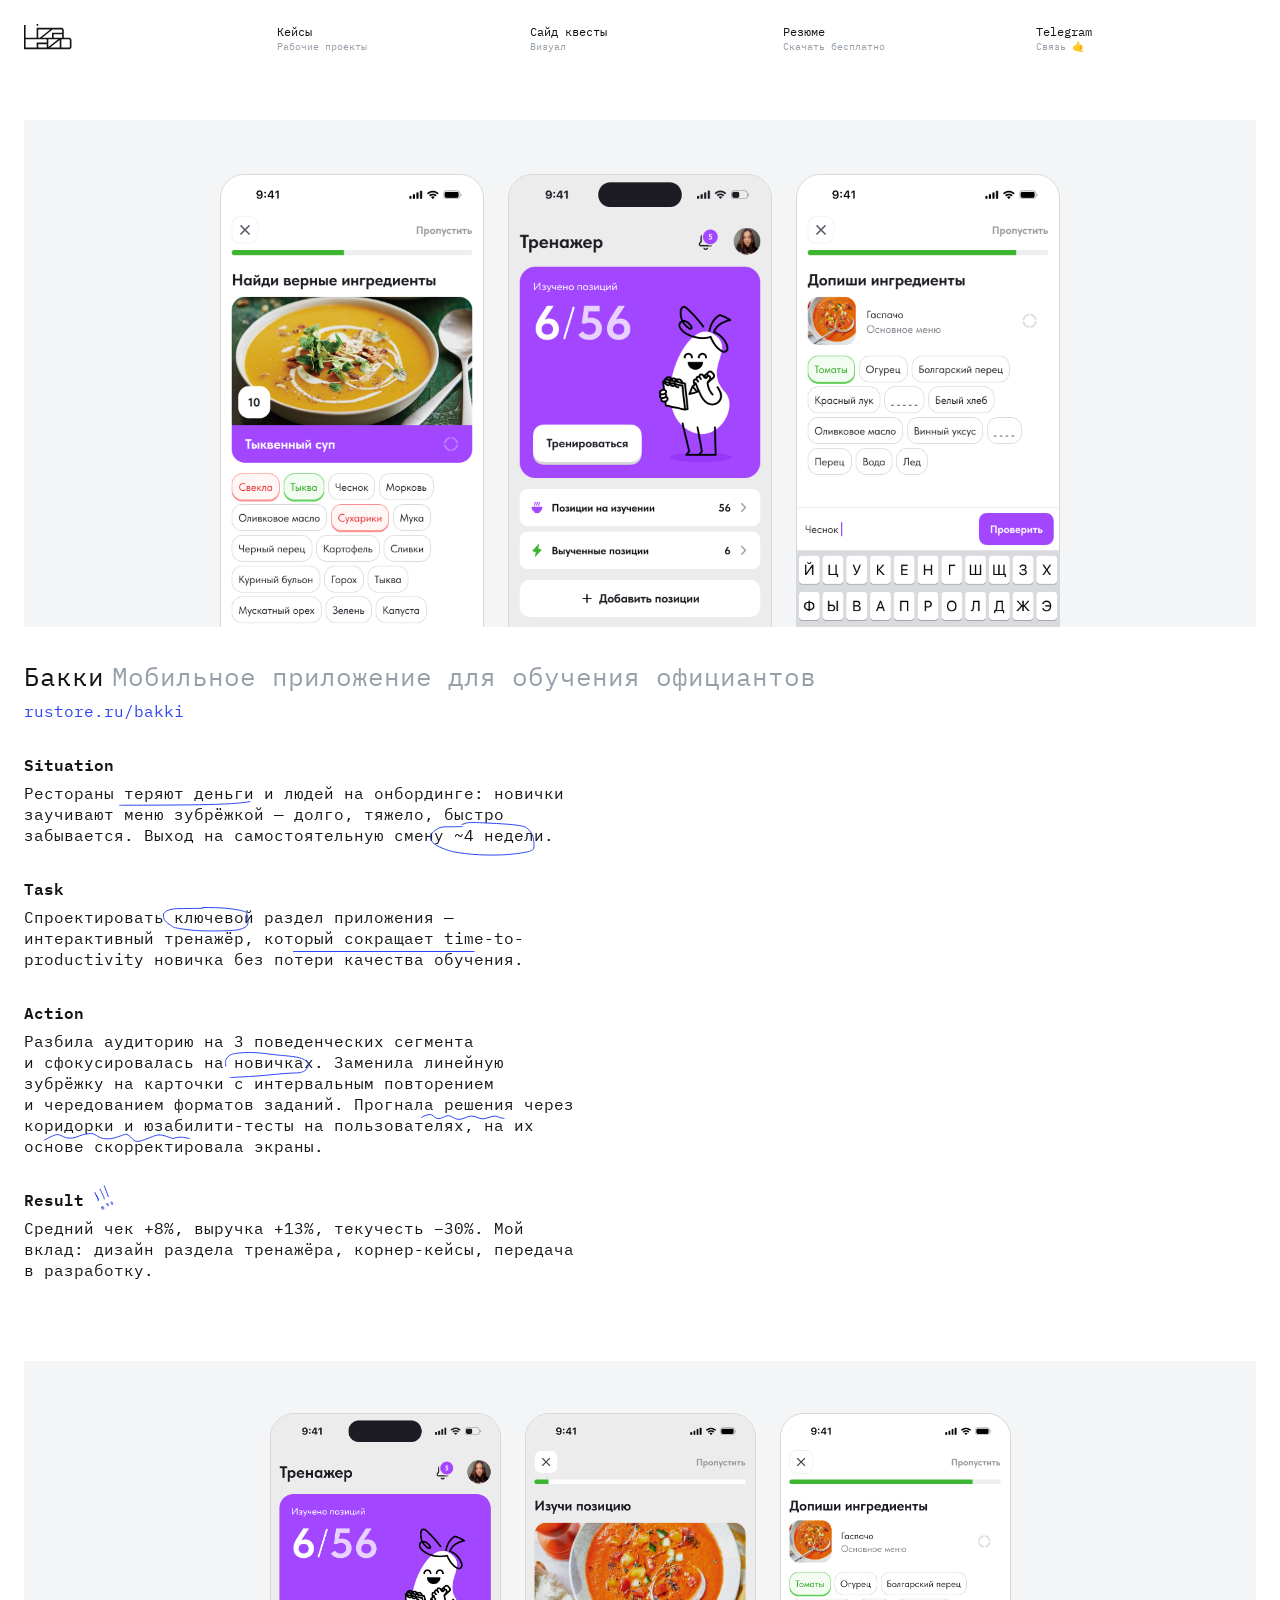
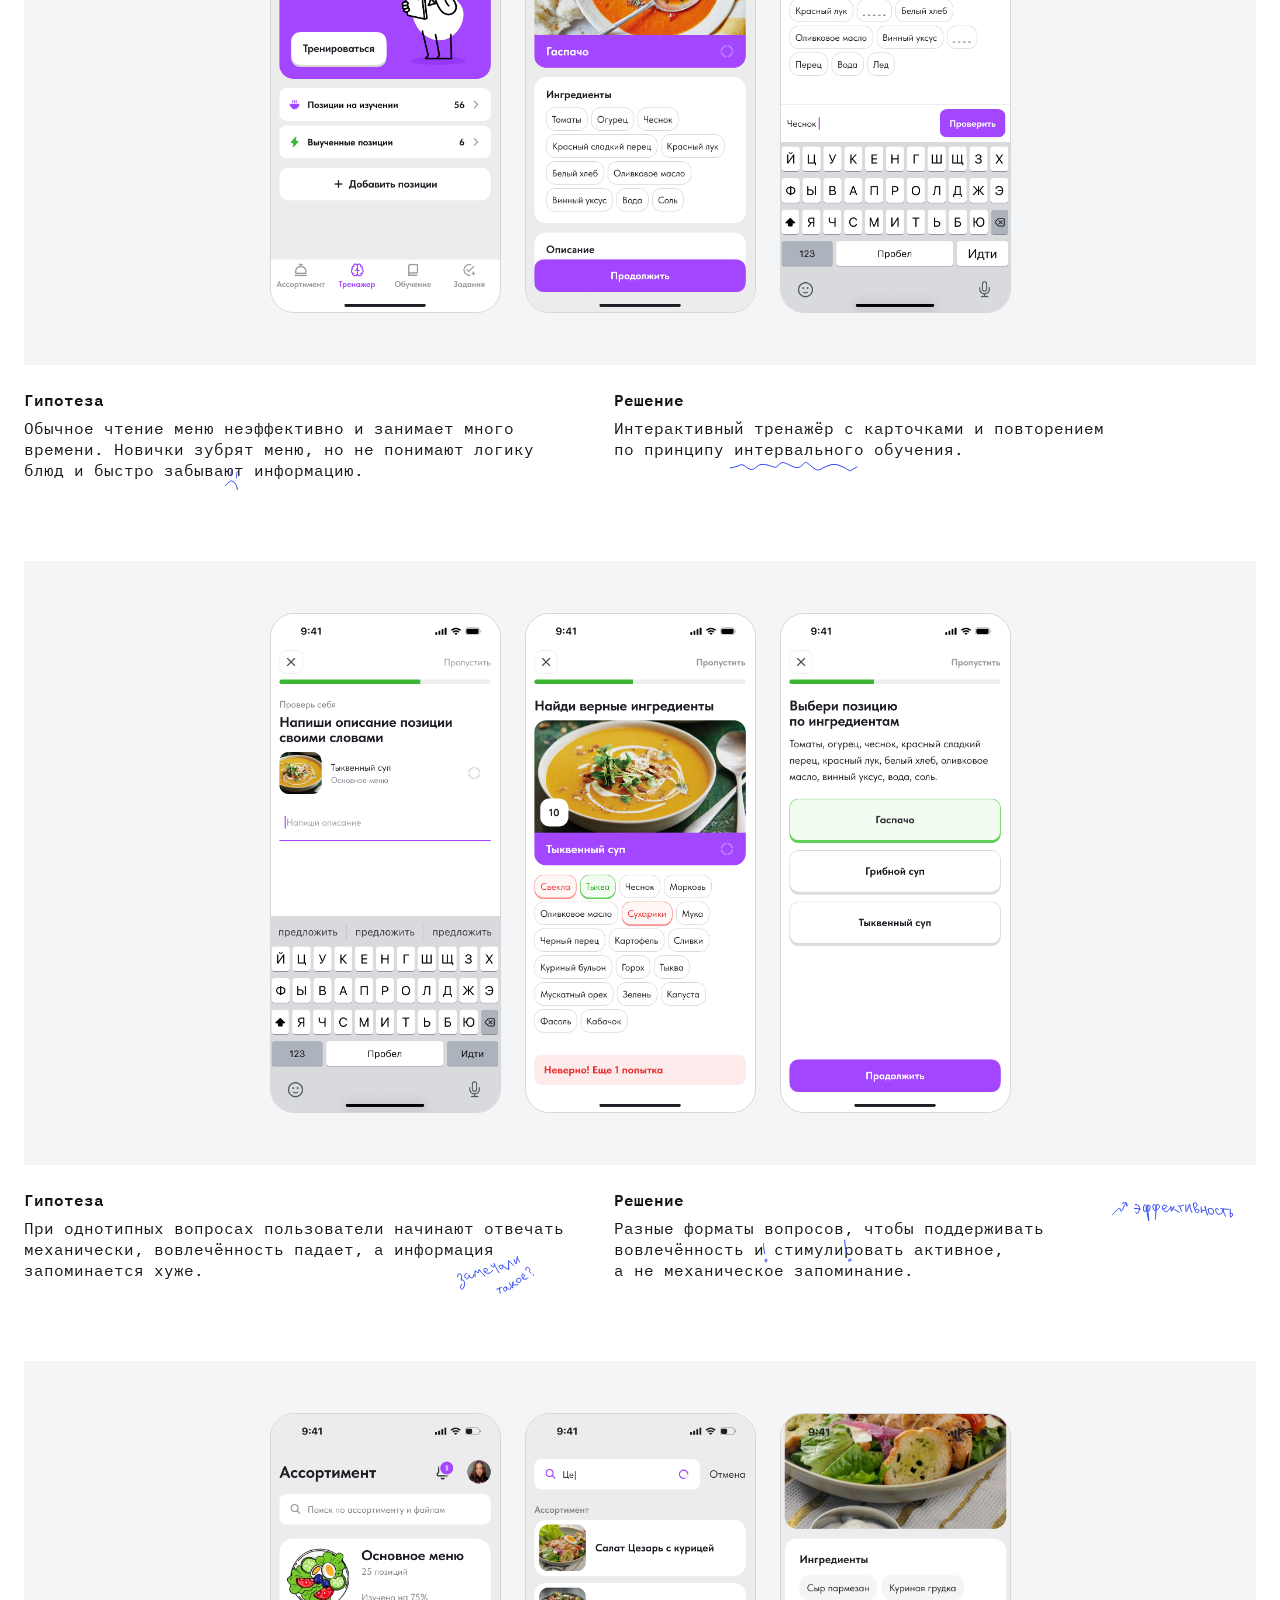
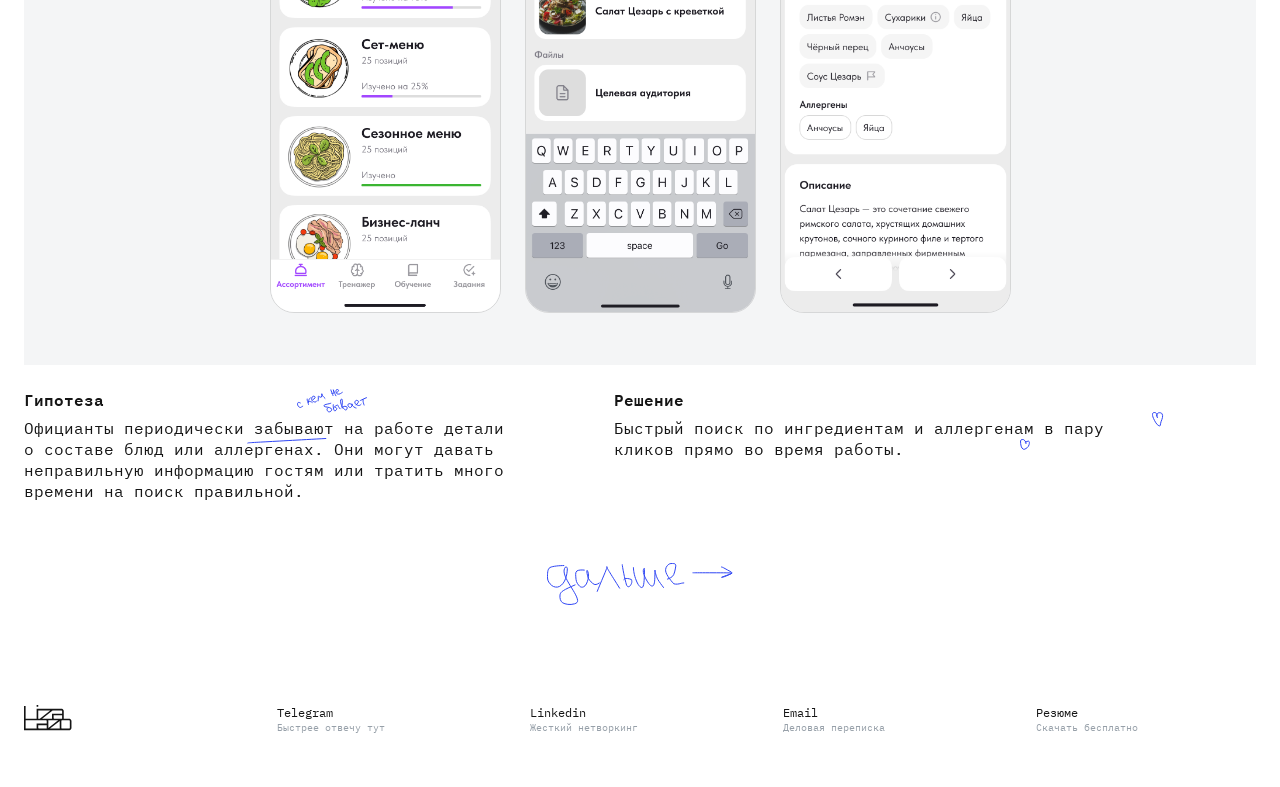
==== commit ca122410: "Add files via upload" ====
--- a/case-bakki.html
+++ b/case-bakki.html
@@ -11,14 +11,14 @@
 
     <link
       rel="preload"
-      href="assets/fonts/IBMPlexMono-Regular.woff2"
+      href="assets/fonts/ibmplexmono-regular.woff2"
       as="font"
       type="font/woff2"
       crossorigin
     />
     <link
       rel="preload"
-      href="assets/fonts/IBMPlexMono-SemiBold.woff2"
+      href="assets/fonts/ibmplexmono-semibold.woff2"
       as="font"
       type="font/woff2"
       crossorigin
@@ -26,6 +26,7 @@
 
     <link rel="stylesheet" href="styles/tokens.css" />
     <link rel="stylesheet" href="styles/base.css" />
+    <link rel="stylesheet" href="styles/page-transitions.css" />
     <link rel="stylesheet" href="styles/components.css" />
     <link rel="stylesheet" href="styles/sections.css" />
     <link rel="stylesheet" href="styles/case.css" />
--- a/styles/tokens.css
+++ b/styles/tokens.css
@@ -11,7 +11,7 @@
   font-style: normal;
   font-weight: 400;
   font-display: swap;
-  src: url("../assets/fonts/IBMPlexMono-Regular.woff2") format("woff2");
+  src: url("../assets/fonts/ibmplexmono-regular.woff2") format("woff2");
 }
 
 @font-face {
@@ -19,7 +19,7 @@
   font-style: normal;
   font-weight: 600;
   font-display: swap;
-  src: url("../assets/fonts/IBMPlexMono-SemiBold.woff2") format("woff2");
+  src: url("../assets/fonts/ibmplexmono-semibold.woff2") format("woff2");
 }
 
 :root {
@@ -152,11 +152,11 @@
   --hero-underline-left: 251px;
   --hero-underline-top: 49px;
 
-  /* Пометка «упрощаю людям жизнь».
-     Файл upro.svg уже́ 50×43 против макетных 66×44, поэтому позиция
-     посчитана так, чтобы совпал центр пометки из макета. */
-  --hero-note-left: 430px;
-  --hero-note-top: -30px;
+  /* Пометка «упрощаю людям жизнь». Отрисована в размер макета (ширина 66px,
+     см. .hero__note). Позиция сохраняет центр из макета — тот же, что и при
+     прежнем размере 50×43 (было left 430 / top -30 при центре 455 / -8.5). */
+  --hero-note-left: 422px;
+  --hero-note-top: -37px;
 
   /* Рукописные SVG-пометки: наклон задаётся здесь, не в файле */
   --note-rotate: -6deg;
@@ -265,6 +265,9 @@
   --transition-fast: 120ms ease;
   --transition-base: 200ms ease;
 
+  /* Переход между страницами (View Transitions) */
+  --page-transition-duration: 0.4s;
+
   --focus-ring: 2px solid var(--color-focus);
   --focus-offset: 2px;
 }
--- a/styles/page-transitions.css
+++ b/styles/page-transitions.css
@@ -0,0 +1,49 @@
+/* ==========================================================================
+   Переход между страницами — кросс-документные View Transitions.
+
+   Опт-ин нужен на ОБОИХ документах (уходящем и приходящем), поэтому файл
+   подключён на всех страницах. Где API не поддержан (Firefox и старые
+   браузеры) — переход просто не проигрывается, навигация обычная.
+
+   Эффект перекликается с проявлением контента (reveal): уходящая страница
+   гаснет, приходящая проявляется снизу вверх.
+   ========================================================================== */
+@view-transition {
+  navigation: auto;
+}
+
+::view-transition-old(root),
+::view-transition-new(root) {
+  animation-duration: var(--page-transition-duration);
+  animation-timing-function: var(--reveal-ease);
+  animation-fill-mode: both;
+}
+
+@keyframes page-out {
+  to {
+    opacity: 0;
+  }
+}
+
+@keyframes page-in {
+  from {
+    opacity: 0;
+    transform: translateY(16px);
+  }
+}
+
+::view-transition-old(root) {
+  animation-name: page-out;
+}
+
+::view-transition-new(root) {
+  animation-name: page-in;
+}
+
+/* «Уменьшить движение» — оставляем мгновенную смену без анимации */
+@media (prefers-reduced-motion: reduce) {
+  ::view-transition-old(root),
+  ::view-transition-new(root) {
+    animation: none;
+  }
+}
--- a/styles/sections.css
+++ b/styles/sections.css
@@ -107,6 +107,10 @@
   rotate: var(--note-rotate);
   pointer-events: none;
   user-select: none;
+  /* До ширины из макета (66px); высота — по пропорции файла (50×43),
+     чтобы рисунок не растянулся. Общий размер для десктопа и мобилы. */
+  width: 66px;
+  height: auto;
 }
 
 /* ============================ Cases ============================ */
@@ -370,7 +374,7 @@
     --hero-offset-top: 31px;
     --hero-text-gap: var(--space-16);
     --hero-underline-left: 133px;
-    --hero-underline-top: 81px;
+    --hero-underline-top: 79px;   /* на 2px выше — как в мобильном макете */
     --section-gap: 60px;
     --section-content-gap: var(--space-24);
     --cases-gap: var(--space-32);
@@ -391,7 +395,7 @@
     --collage-offset: var(--space-32);
 
     /* Обо мне и футер */
-    --about-note-left: 83.38%;   /* 286 из 343 в мобильном макете */
+    --about-note-left: calc(83.38% - 4px);   /* 286 из 343 в мобильном макете, минус 4px влево */
     --about-note-top: 94px;
     --footer-gap: 60px;
     --footer-padding-bottom: 46px;
@@ -601,7 +605,8 @@
   .hero__note {
     top: 1px;
     left: auto;
-    right: 14px;
+    right: 10px;   /* на 4px правее */
+    /* размер — общий, задан в базовом правиле .hero__note */
   }
 }
 
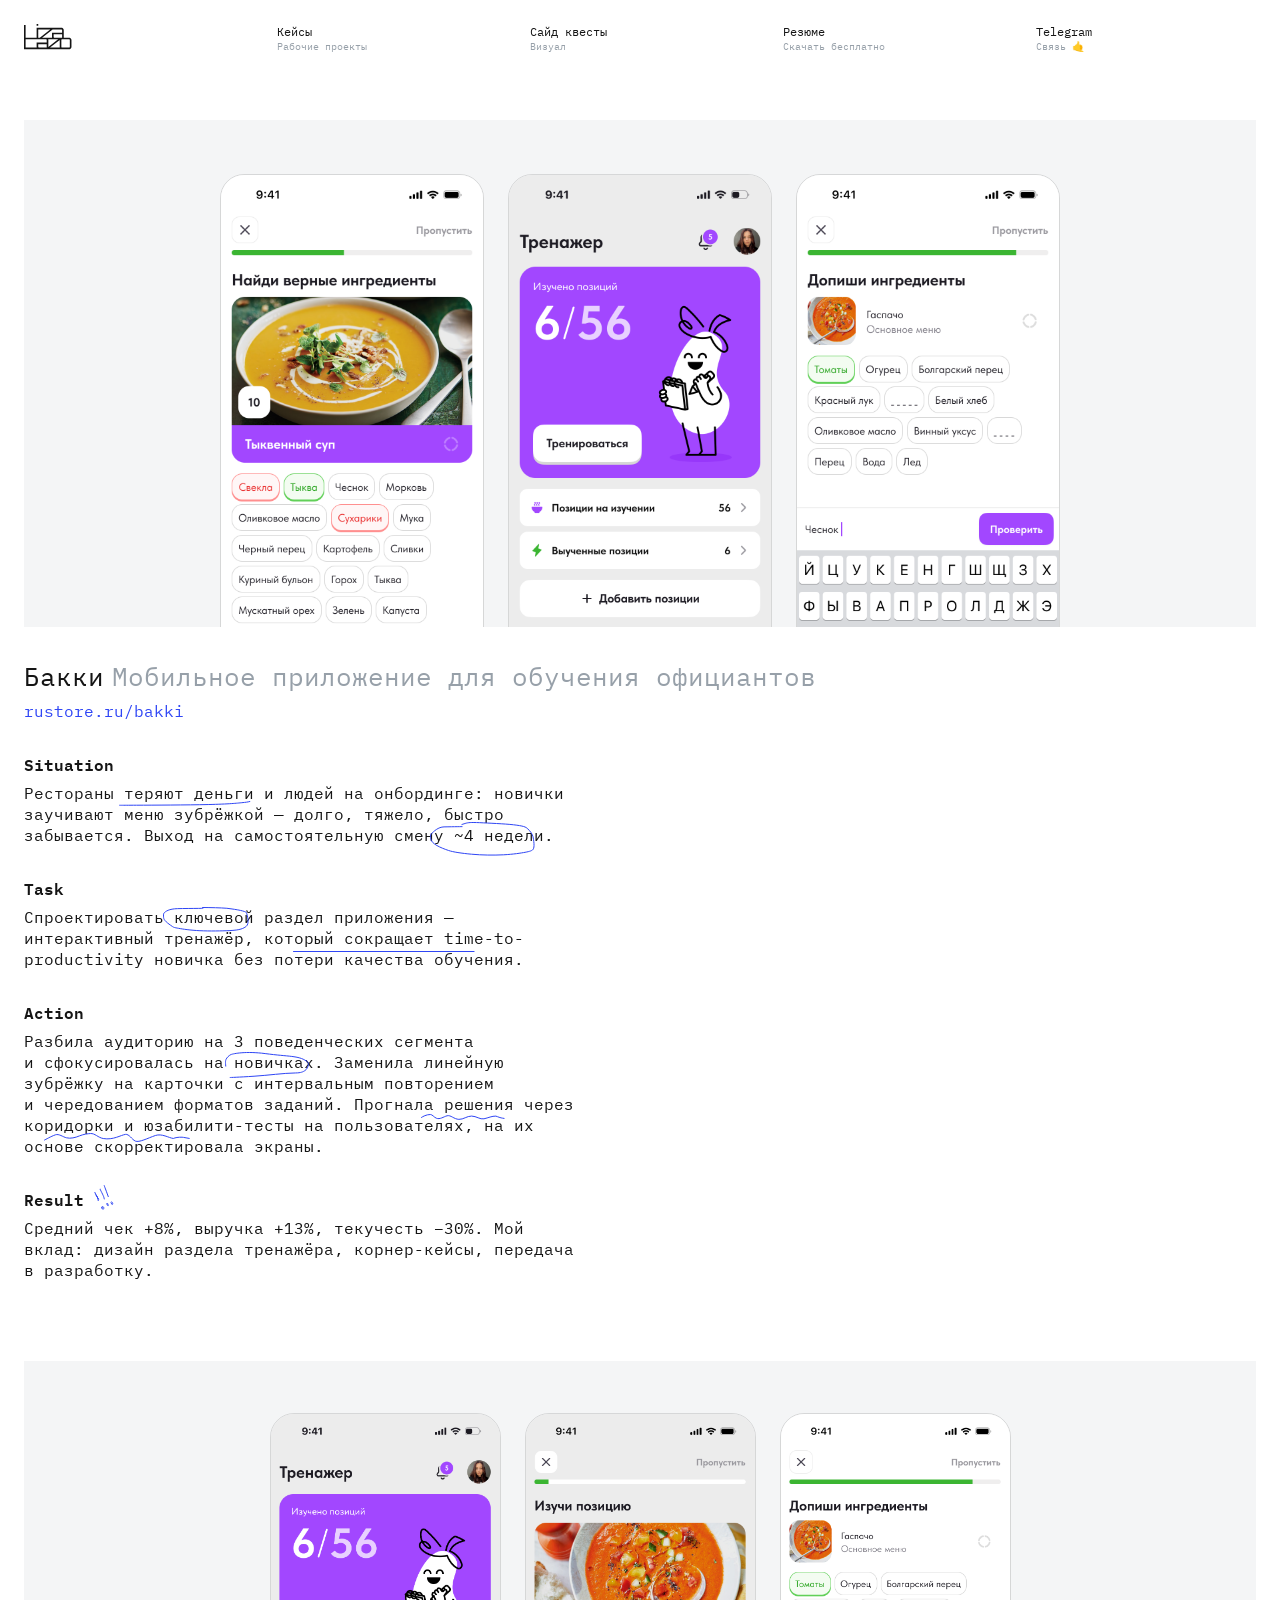
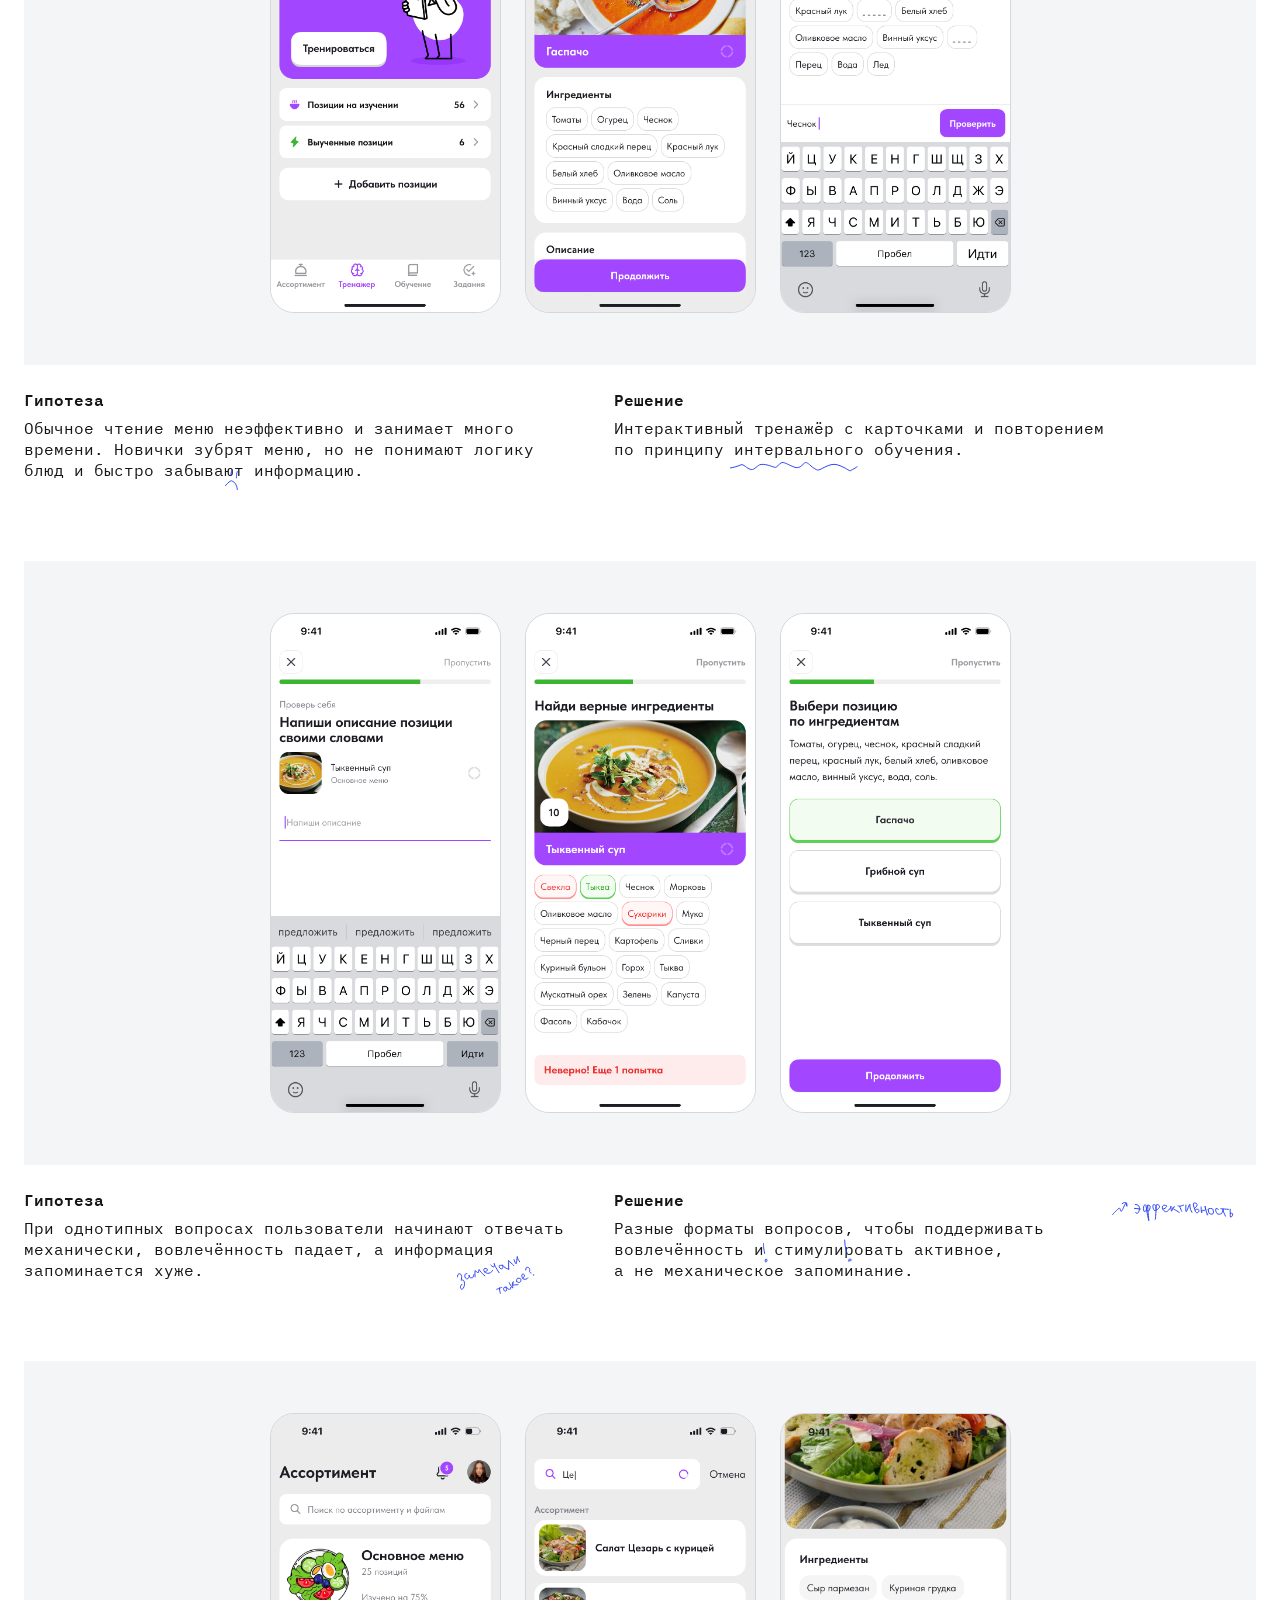
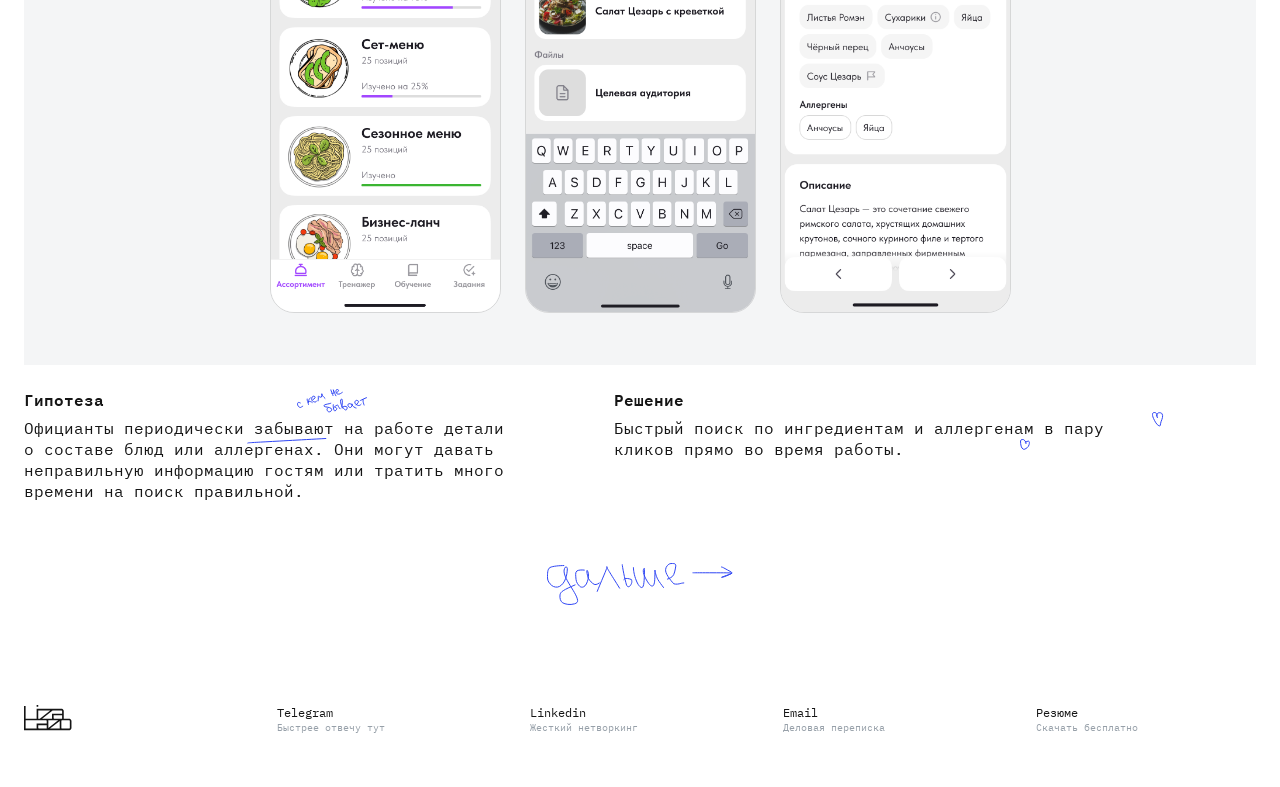
==== commit c91364ba: "Add files via upload" ====
--- a/case-bakki.html
+++ b/case-bakki.html
@@ -3,6 +3,18 @@
   <head>
     <meta charset="UTF-8" />
     <meta name="viewport" content="width=device-width, initial-scale=1.0" />
+    <!-- Прячем проявляемый контент (reveal) до первой отрисовки: иначе он
+         успевает показаться, потом JS его прячет — и при переходах это мигает.
+         reveal.js снимает класс, расставив своё состояние. Нет JS — класс не
+         ставится, контент виден (грациозная деградация). -->
+    <script>
+      var de = document.documentElement;
+      de.classList.add("reveal-init");
+      // Страховка: если reveal.js не отработает — не оставляем контент скрытым.
+      addEventListener("load", function () {
+        de.classList.remove("reveal-init");
+      });
+    </script>
     <title>Бакки — кейс · Лиза Лазовик</title>
     <meta
       name="description"
--- a/styles/tokens.css
+++ b/styles/tokens.css
@@ -176,6 +176,12 @@
   --notes-lead-reveal: 0.3s; /* пауза, если блок перед этим проявлялся:
      ожидание уже отработало само проявление, длинная пауза сверху не нужна */
 
+  /* Большое «сердце» в первом экране: один раз рисуется и стирается.
+     Стартует через 1с после того, как дорисовались first_time (~1.8с)
+     и upro (~3.2с) — то есть на 4.2с. */
+  --hero-heart-duration: 10s;
+  --hero-heart-delay: 4.2s;
+
   /* Проявление контента при скролле */
   --reveal-duration: 1.1s;
   --reveal-ease: cubic-bezier(0.33, 0, 0.2, 1);
@@ -217,11 +223,8 @@
   --about-text-width: 460px;     /* ширина абзаца на десктопе */
   --about-card-size: 260px;      /* фото в ленте */
   --about-strip-gap: var(--space-12);
-  /* Положение рукописной пометки в абзаце.
-     Слева — доля от ширины абзаца (226 из 460 в макете), а не жёсткие px:
-     иначе на узких экранах пометка вылезает за край и даёт скролл странице. */
-  --about-note-left: 49.13%;
-  --about-note-top: 72px;
+  /* Пометка «воина» привязана к самому слову (см. .about-word), позиция —
+     не токенами. Остаётся только наклон. */
   --about-note-rotate: 0deg;     /* в макете не повёрнута — она подчёркивает слово */
 
   /* ---------------- Страница кейса ---------------- */
--- a/styles/page-transitions.css
+++ b/styles/page-transitions.css
@@ -5,24 +5,31 @@
    подключён на всех страницах. Где API не поддержан (Firefox и старые
    браузеры) — переход просто не проигрывается, навигация обычная.
 
-   Эффект перекликается с проявлением контента (reveal): уходящая страница
-   гаснет, приходящая проявляется снизу вверх.
+   ВАЖНО: гасим ТОЛЬКО приходящую страницу (проявляем поверх). Уходящую не
+   трогаем — она остаётся непрозрачной снизу. Если гасить обе (кроссфейд по
+   opacity), на середине перехода обе полупрозрачные и сквозь них проступает
+   белый фон — это читается как вспышка. Приходящая рисуется ПОВЕРХ уходящей,
+   поэтому её проявления достаточно, а белому зазору взяться неоткуда.
    ========================================================================== */
+/* ВРЕМЕННО ОТКЛЮЧЕНО для диагностики мигания.
+   С этим опт-ином Chrome берёт отрисовку перехода на себя, и в момент
+   навигации на кадр мелькает белое (новая страница ещё не готова). Без него
+   работает встроенное «paint holding» Chrome: старая страница держится на
+   экране, пока не отрисуется новая — переход без вспышки, но и без кроссфейда.
 @view-transition {
   navigation: auto;
 }
+*/
 
-::view-transition-old(root),
-::view-transition-new(root) {
-  animation-duration: var(--page-transition-duration);
-  animation-timing-function: var(--reveal-ease);
-  animation-fill-mode: both;
+/* Уходящая страница держится непрозрачной весь переход (без анимации), потом
+   убирается — под ней никогда не видно фон. */
+::view-transition-old(root) {
+  animation: none;
 }
 
-@keyframes page-out {
-  to {
-    opacity: 0;
-  }
+/* Приходящая проявляется снизу вверх поверх уходящей. */
+::view-transition-new(root) {
+  animation: page-in var(--page-transition-duration) var(--reveal-ease) both;
 }
 
 @keyframes page-in {
@@ -32,15 +39,7 @@
   }
 }
 
-::view-transition-old(root) {
-  animation-name: page-out;
-}
-
-::view-transition-new(root) {
-  animation-name: page-in;
-}
-
-/* «Уменьшить движение» — оставляем мгновенную смену без анимации */
+/* «Уменьшить движение» — мгновенная смена без анимации */
 @media (prefers-reduced-motion: reduce) {
   ::view-transition-old(root),
   ::view-transition-new(root) {
--- a/styles/sections.css
+++ b/styles/sections.css
@@ -111,6 +111,59 @@
      чтобы рисунок не растянулся. Общий размер для десктопа и мобилы. */
   width: 66px;
   height: auto;
+}
+
+/* ---------------- Большое «сердце»-росчерк из макета ----------------
+   Тонкая синяя линия справа в первом экране. Рисуется снизу вверх (как
+   пометки), затем стирается тем же движением, цикл повторяется.
+   Позиция — из макета, относительно .hero. overflow: visible, потому что
+   верхний завиток выходит за viewBox экспортированного файла. */
+.hero-heart {
+  position: absolute;
+  z-index: -1;                 /* за текстом хиро */
+  left: 599px;
+  top: -120px;
+  width: 514px;                /* = viewBox, масштаб 1:1 к макету */
+  height: auto;
+  max-width: none;             /* иначе глобальный reset svg{max-width:100%} сожмёт */
+  overflow: visible;
+  pointer-events: none;
+  user-select: none;
+}
+
+.hero-heart path {
+  stroke-dasharray: 1;         /* path имеет pathLength="1" */
+  stroke-dashoffset: 1;        /* спрятана, пока не «нарисуется» */
+  /* один раз: нарисовалась, стёрлась и больше не появляется.
+     linear — равномерная скорость на всём рисовании и стирании. */
+  animation: hero-heart-draw var(--hero-heart-duration) linear
+    var(--hero-heart-delay) 1;
+}
+
+@keyframes hero-heart-draw {
+  0% {
+    stroke-dashoffset: 1;      /* пусто */
+  }
+  40% {
+    stroke-dashoffset: 0;      /* нарисована целиком */
+  }
+  55% {
+    stroke-dashoffset: 0;      /* пауза с полной линией */
+  }
+  95% {
+    stroke-dashoffset: -1;     /* стёрлась тем же движением */
+  }
+  100% {
+    stroke-dashoffset: -1;     /* пусто — стык с началом цикла бесшовный */
+  }
+}
+
+/* «Уменьшить движение» — показываем сердце статично, нарисованным целиком */
+@media (prefers-reduced-motion: reduce) {
+  .hero-heart path {
+    animation: none;
+    stroke-dashoffset: 0;
+  }
 }
 
 /* ============================ Cases ============================ */
@@ -309,10 +362,17 @@
 
 /* Рукописная пометка внутри абзаца — декор.
    Координаты из макета, наклон и позиция только в CSS. */
+/* Слово-якорь для пометки: «воина». Пометка позиционируется относительно
+   него, а не абзаца, поэтому не уезжает при переносе строк на разных ширинах. */
+.about-word {
+  position: relative;
+}
+
 .about__note {
   position: absolute;
-  left: var(--about-note-left);
-  top: var(--about-note-top);
+  left: 50%;
+  top: 50%;
+  translate: -50% -50%;        /* поверх слова, по центру — зачёркивает */
   rotate: var(--about-note-rotate);
   pointer-events: none;
   user-select: none;
@@ -395,8 +455,6 @@
     --collage-offset: var(--space-32);
 
     /* Обо мне и футер */
-    --about-note-left: calc(83.38% - 4px);   /* 286 из 343 в мобильном макете, минус 4px влево */
-    --about-note-top: 94px;
     --footer-gap: 60px;
     --footer-padding-bottom: 46px;
   }
@@ -608,6 +666,11 @@
     right: 10px;   /* на 4px правее */
     /* размер — общий, задан в базовом правиле .hero__note */
   }
+
+  /* На мобиле первый экран плотный — большое сердце убираем */
+  .hero-heart {
+    display: none;
+  }
 }
 
 /* Уважаем настройку «уменьшить движение» */
--- a/styles/case.css
+++ b/styles/case.css
@@ -247,6 +247,25 @@
 
   }
 
+  /* Ширину текстовых блоков фиксируем на ширине мобильного макета
+     (343px = 375 − 2×16) и центрируем — при росте экрана растут поля по краям,
+     а сам блок и перенос строк остаются как в макете. Для STAR и секций
+     разбора это ещё и держит пометки на своих местах. Шапка (название + ссылка
+     на RuStore) — сюда же, чтобы её текст был той же ширины и выравнивался. */
+  .case-star,
+  .case-section__block,
+  .case-card--hero .case-card__text,
+  .case-link {
+    max-width: 343px;
+    margin-inline: auto;
+  }
+
+  /* Ссылка — блоком, чтобы центрирование по 343 сработало, а текст встал
+     по левому краю колонки, вровень с названием. */
+  .case-link {
+    display: block;
+  }
+
   /* Пометки — свои позиции под мобильный перенос текста */
   .case-note--money   { --note-x: 27.46%; --note-y: 48px; }
   .case-note--4weeks  { --note-x: 67.35%; --note-y: 109px; }
--- a/styles/reveal.css
+++ b/styles/reveal.css
@@ -19,6 +19,23 @@
   transform: translateY(var(--reveal-shift));
 }
 
+/* До запуска reveal.js прячем контент заранее — ещё до первой отрисовки.
+   Иначе он успевает прокраситься видимым, JS его прячет, и при переходах
+   между страницами это читается как мигание. Класс reveal-init ставит
+   встроенный скрипт в <head>; reveal.js снимает его, расставив .is-hidden.
+   Класс есть только при работающем JS — без него контент виден. */
+html.reveal-init [data-reveal] {
+  opacity: 0;
+  transform: translateY(var(--reveal-shift));
+}
+
+@media (prefers-reduced-motion: reduce) {
+  html.reveal-init [data-reveal] {
+    opacity: 1;
+    transform: none;
+  }
+}
+
 /* Уважаем «уменьшить движение»: ничего не двигаем и не прячем.
    JS при этой настройке класс вообще не вешает — правило страхует
    случай, когда настройку меняют уже после загрузки. */
